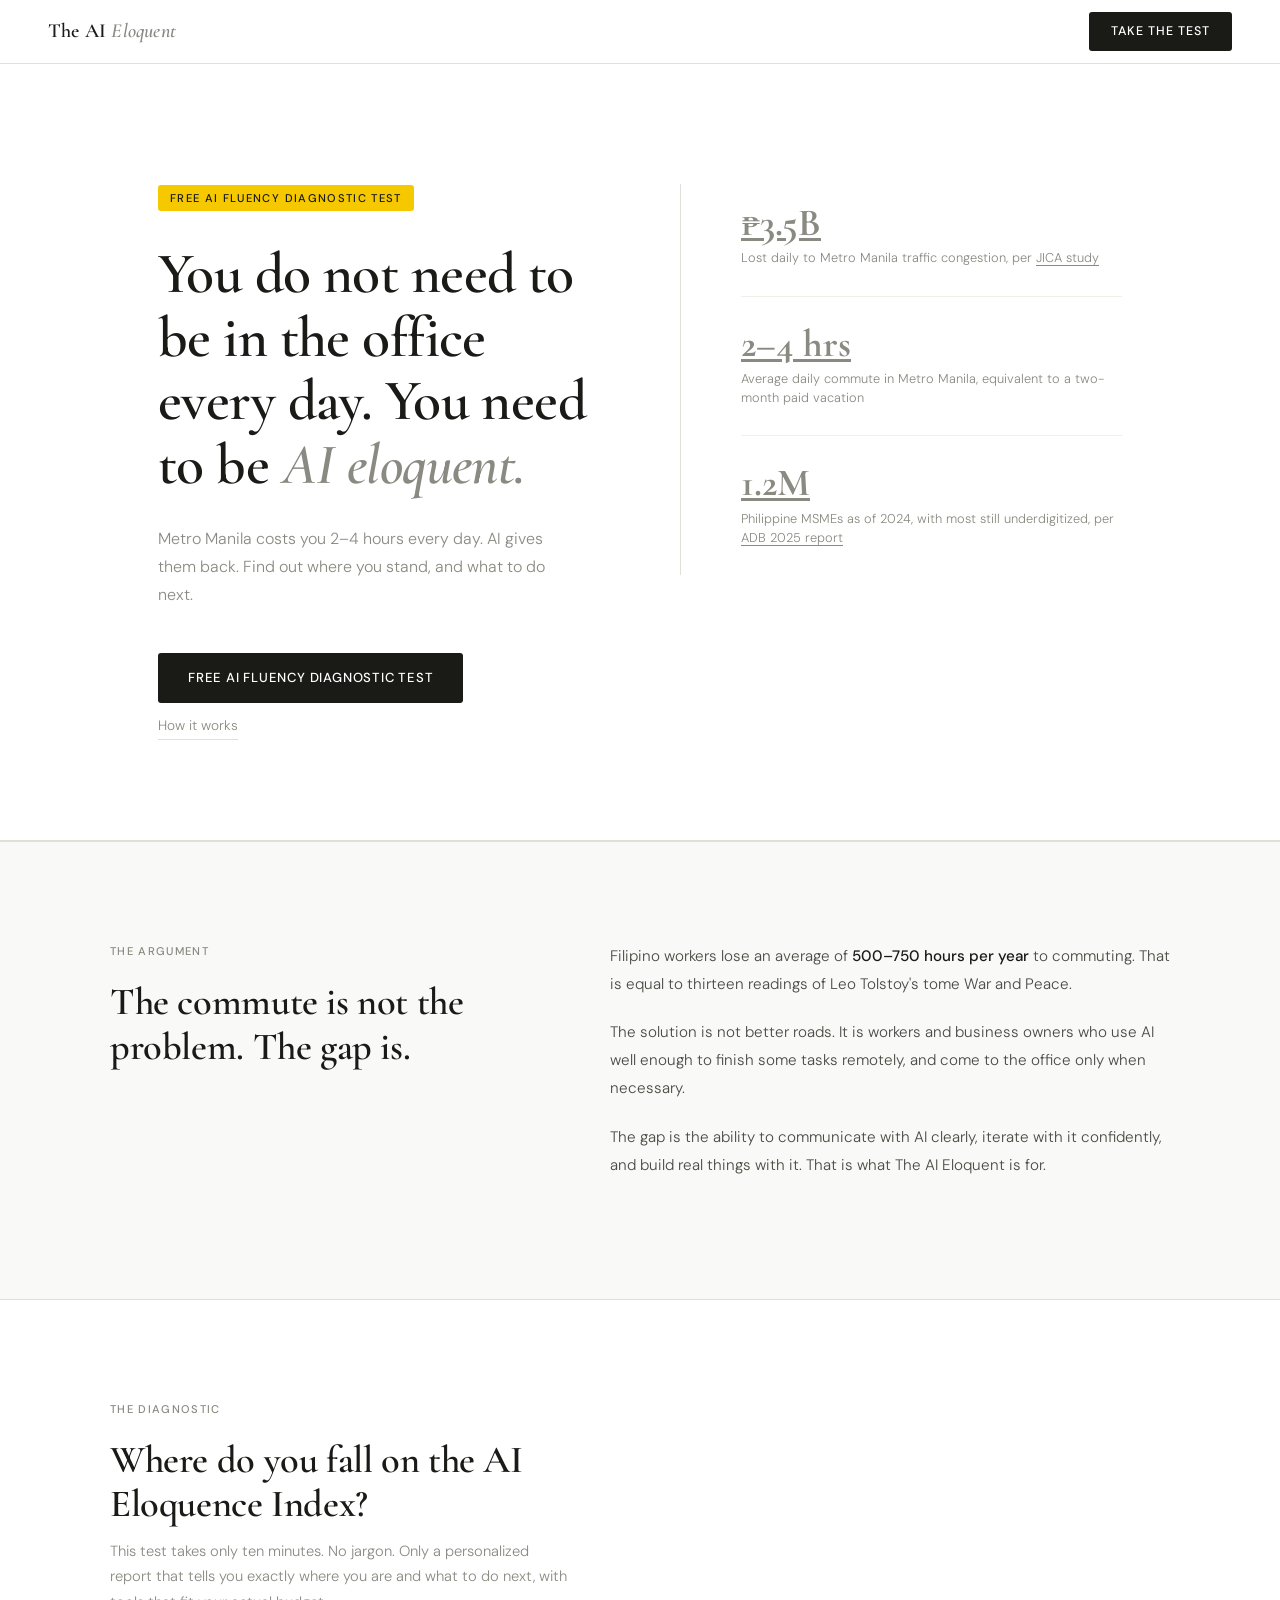
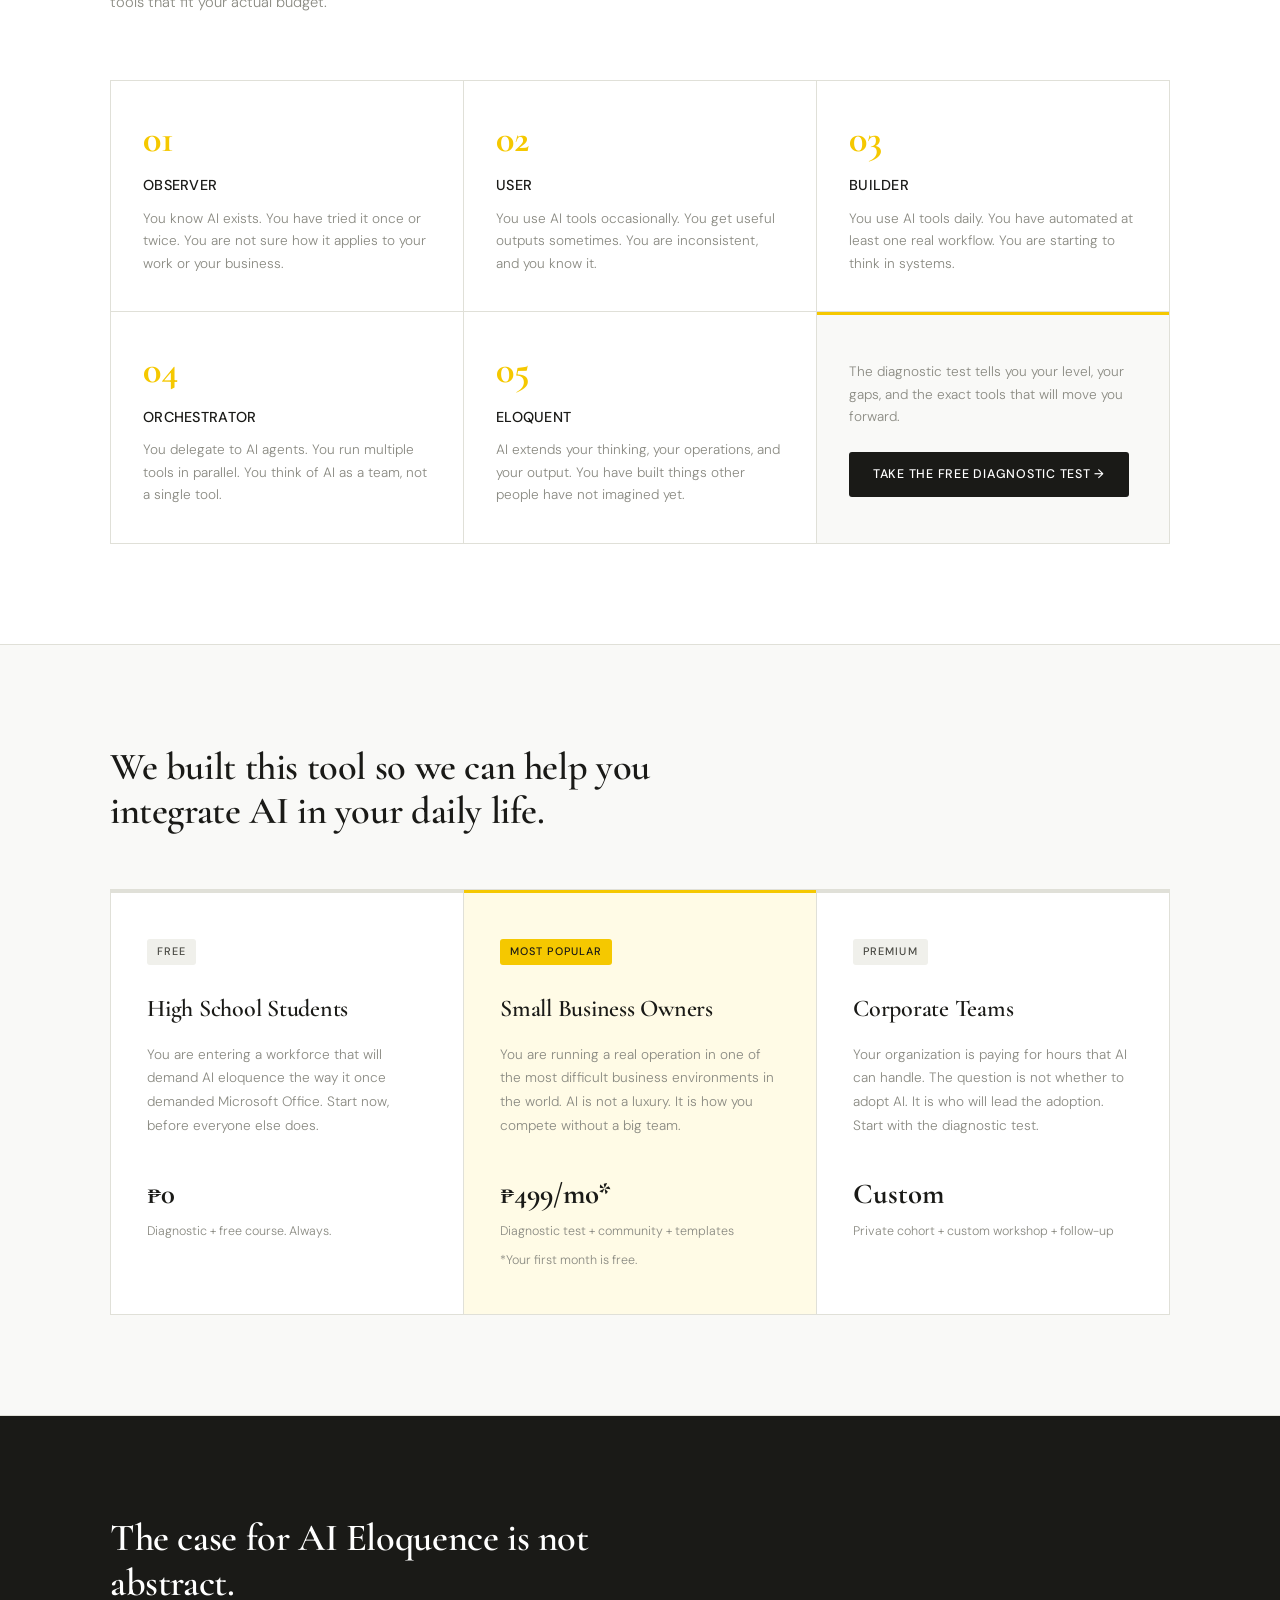
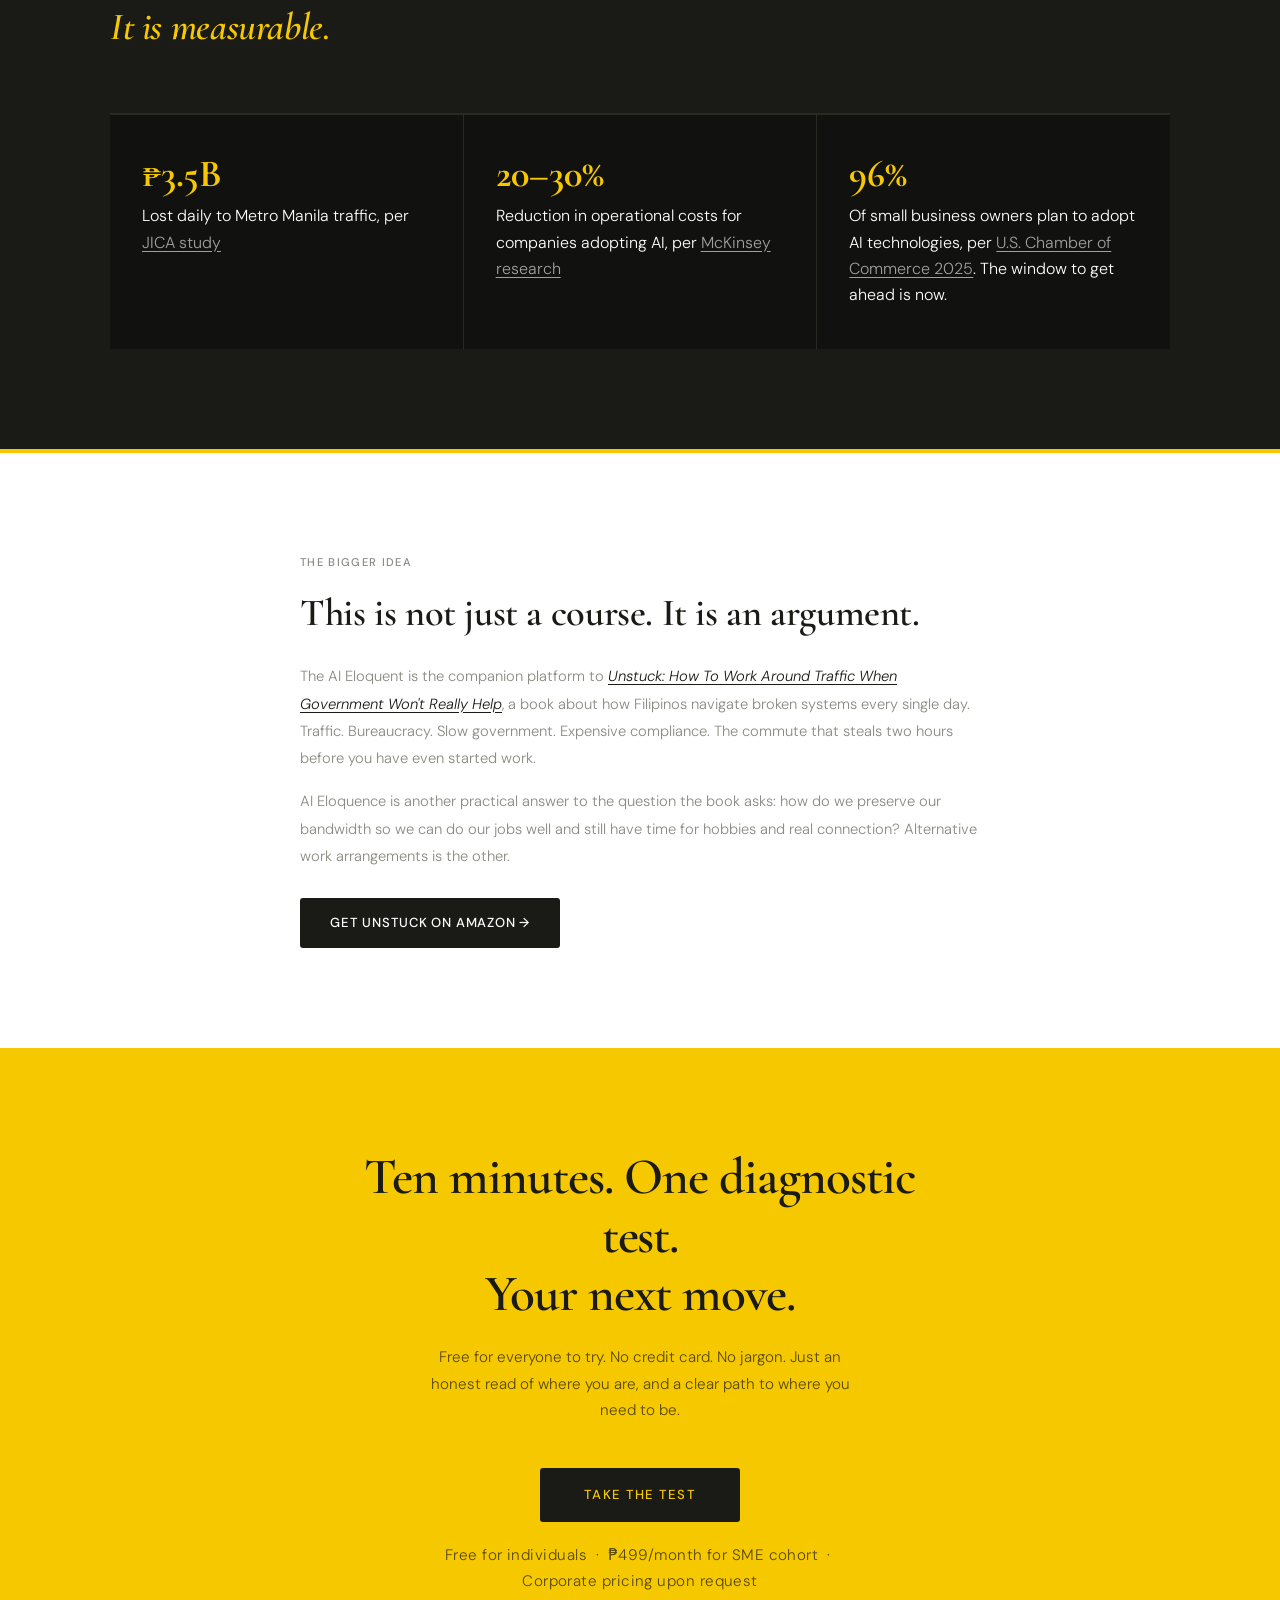
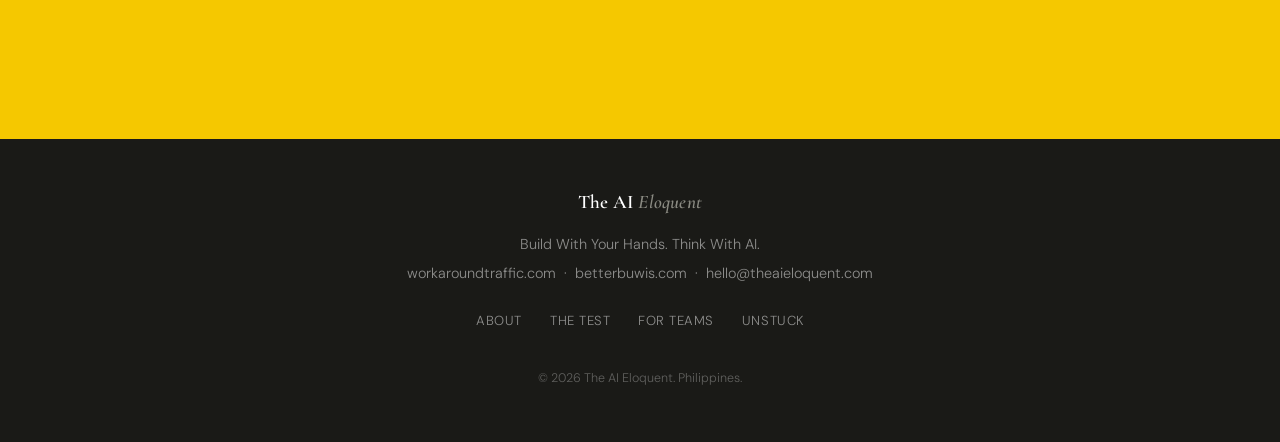
==== index.html @ 14772259 "Add files via upload" ====
<!DOCTYPE html>
<html lang="en">
<head>
<meta charset="UTF-8">
<meta name="viewport" content="width=device-width, initial-scale=1.0">
<title>The AI Eloquent — Build With Your Hands. Think With AI.</title>
<meta name="description" content="Free AI fluency diagnostic for Filipino entrepreneurs, students, and professionals. Find out where you stand — and what to do next.">
<link rel="icon" type="image/svg+xml" href="data:image/svg+xml,<svg xmlns='http://www.w3.org/2000/svg' viewBox='0 0 32 32'><rect width='32' height='32' fill='%230D0D0B'/><text x='2' y='24' font-family='Georgia,serif' font-size='18' font-style='italic'><tspan fill='%23F5C800'>a</tspan><tspan fill='%23FFFFFF'>i</tspan><tspan fill='%23F5C800'>e</tspan></text></svg>">
<link href="https://fonts.googleapis.com/css2?family=Cormorant+Garamond:ital,wght@0,400;0,500;0,600;0,700;1,400;1,600&family=DM+Sans:wght@300;400;500&display=swap" rel="stylesheet">
<style>
  :root {
    --yellow: #F5C800;
    --yellow-pale: #FFFBE6;
    --black: #0D0D0B;
    --white: #FFFFFF;
    --ink: #1A1A17;
    --gray-50: #F9F9F7;
    --gray-100: #F0F0EB;
    --gray-200: #E0E0D8;
    --gray-400: #8A8A82;
    --gray-600: #4A4A44;
    --font-display: 'Cormorant Garamond', Georgia, serif;
    --font-body: 'DM Sans', system-ui, sans-serif;
    --radius: 3px;
    --radius-lg: 6px;
    --max: 1060px;
  }

  * { box-sizing: border-box; margin: 0; padding: 0; }
  html { scroll-behavior: smooth; }

  body {
    font-family: var(--font-body);
    background: var(--white);
    color: var(--ink);
    font-size: 16px;
    line-height: 1.65;
    -webkit-font-smoothing: antialiased;
  }

  /* NAV */
  nav {
    position: sticky; top: 0; z-index: 100;
    background: var(--white);
    display: flex; align-items: center; justify-content: space-between;
    padding: 0 48px; height: 64px;
    border-bottom: 1px solid var(--gray-200);
  }

  .nav-logo {
    font-family: var(--font-display);
    font-size: 1.25rem; font-weight: 600;
    color: var(--ink);
    text-decoration: none;
    letter-spacing: 0.01em;
  }

  .nav-logo em { font-style: italic; color: var(--gray-400); }

  .nav-cta {
    background: var(--ink);
    color: var(--white);
    font-family: var(--font-body);
    font-weight: 500; font-size: 0.78rem;
    padding: 9px 22px;
    border-radius: var(--radius);
    text-decoration: none;
    letter-spacing: 0.08em;
    text-transform: uppercase;
    transition: background 0.15s;
  }

  .nav-cta:hover { background: var(--gray-600); }

  /* HERO */
  .hero {
    padding: 120px 48px 100px;
    max-width: var(--max);
    margin: 0 auto;
    display: grid;
    grid-template-columns: 1fr 1fr;
    gap: 80px;
    align-items: start;
  }

  .hero-left {}

  .hero-eyebrow {
    display: inline-block;
    background: var(--yellow);
    color: var(--ink);
    font-size: 0.7rem; font-weight: 500;
    letter-spacing: 0.12em; text-transform: uppercase;
    padding: 4px 12px;
    border-radius: var(--radius);
    margin-bottom: 32px;
  }

  .hero h1 {
    font-family: var(--font-display);
    font-size: clamp(2.8rem, 4.5vw, 4.2rem);
    font-weight: 600;
    color: var(--ink);
    line-height: 1.1;
    letter-spacing: -0.01em;
    margin-bottom: 28px;
  }

  .hero h1 em {
    font-style: italic;
    color: var(--gray-400);
  }

  .hero-sub {
    font-size: 1rem;
    color: var(--gray-400);
    margin-bottom: 44px;
    line-height: 1.75;
    font-weight: 300;
    max-width: 420px;
  }

  .btn-primary {
    background: var(--ink);
    color: var(--white);
    font-weight: 500; font-size: 0.82rem;
    padding: 14px 30px;
    border-radius: var(--radius);
    text-decoration: none;
    letter-spacing: 0.06em;
    text-transform: uppercase;
    display: inline-block;
    transition: background 0.15s;
  }

  .btn-primary:hover { background: var(--gray-600); }

  .btn-secondary {
    color: var(--gray-400);
    font-size: 0.85rem;
    text-decoration: none;
    margin-left: 28px;
    border-bottom: 1px solid var(--gray-200);
    padding-bottom: 2px;
    transition: color 0.15s, border-color 0.15s;
    font-weight: 300;
  }

  .btn-secondary:hover { color: var(--ink); border-color: var(--ink); }

  /* STAT STRIP RIGHT SIDE */
  .hero-right {
    padding-top: 20px;
    border-left: 1px solid var(--gray-200);
    padding-left: 60px;
  }

  .hero-stat {
    padding: 28px 0;
    border-bottom: 1px solid var(--gray-100);
  }

  .hero-stat:first-child { padding-top: 0; }
  .hero-stat:last-child { border-bottom: none; }

  .hero-stat h3 {
    font-family: var(--font-display);
    font-size: 2.4rem; font-weight: 700;
    color: var(--ink);
    line-height: 1;
    margin-bottom: 6px;
  }

  .hero-stat p {
    font-size: 0.8rem;
    color: var(--gray-400);
    line-height: 1.5;
    font-weight: 300;
  }

  .hero-stat a { color: var(--gray-400); text-decoration: underline; text-underline-offset: 3px; }
  .hero-stat a:hover { color: var(--ink); }

  /* DIVIDER LINE */
  .full-rule {
    border: none;
    border-top: 1px solid var(--gray-200);
    margin: 0;
  }

  /* THESIS SECTION */
  .thesis {
    padding: 100px 48px;
    background: var(--gray-50);
    border-top: 1px solid var(--gray-200);
    border-bottom: 1px solid var(--gray-200);
  }

  .thesis-inner {
    max-width: var(--max); margin: 0 auto;
    display: grid; grid-template-columns: 5fr 7fr; gap: 100px;
    align-items: start;
  }

  .section-label {
    font-size: 0.7rem; font-weight: 500;
    letter-spacing: 0.12em; text-transform: uppercase;
    color: var(--gray-400);
    margin-bottom: 20px;
    display: block;
  }

  .thesis h2 {
    font-family: var(--font-display);
    font-size: clamp(1.8rem, 3vw, 2.8rem);
    font-weight: 600;
    color: var(--ink);
    line-height: 1.15;
    letter-spacing: -0.01em;
  }

  .thesis-right p {
    font-size: 0.95rem;
    color: var(--gray-600);
    line-height: 1.85;
    margin-bottom: 20px;
    font-weight: 300;
  }

  .thesis-right p strong { color: var(--ink); font-weight: 500; }

  /* DIAGNOSTIC SECTION */
  .diagnostic {
    padding: 100px 48px;
    background: var(--white);
  }

  .diagnostic-inner {
    max-width: var(--max); margin: 0 auto;
  }

  .diagnostic h2 {
    font-family: var(--font-display);
    font-size: clamp(1.8rem, 3vw, 2.8rem);
    font-weight: 600;
    color: var(--ink);
    letter-spacing: -0.01em;
    line-height: 1.15;
    max-width: 560px;
    margin-bottom: 12px;
  }

  .diagnostic-intro {
    font-size: 0.92rem; color: var(--gray-400);
    max-width: 460px; margin-bottom: 64px;
    line-height: 1.75; font-weight: 300;
  }

  .levels-grid {
    display: grid;
    grid-template-columns: repeat(3, 1fr);
    gap: 1px;
    background: var(--gray-200);
    border: 1px solid var(--gray-200);
    margin-bottom: 0;
  }

  .level-card {
    background: var(--white);
    padding: 36px 32px;
    border-top: 3px solid transparent;
    transition: border-color 0.2s, background 0.2s;
  }

  .level-card:hover { border-top-color: var(--yellow); background: var(--gray-50); }

  .level-number {
    font-family: var(--font-display);
    font-size: 2.4rem; font-weight: 700;
    color: var(--yellow);
    line-height: 1;
    margin-bottom: 16px;
  }

  .level-card h3 {
    font-size: 0.9rem; font-weight: 500;
    color: var(--ink);
    margin-bottom: 10px;
    letter-spacing: 0.02em;
    text-transform: uppercase;
    font-family: var(--font-body);
  }

  .level-card p {
    font-size: 0.85rem;
    color: var(--gray-400);
    line-height: 1.65;
    font-weight: 300;
  }

  .level-card-cta {
    background: var(--gray-50);
    border-top-color: var(--yellow) !important;
    display: flex; flex-direction: column;
    justify-content: center;
    padding: 36px 32px;
  }

  .level-card-cta p {
    font-size: 0.85rem; color: var(--gray-400);
    line-height: 1.65; margin-bottom: 24px;
    font-weight: 300;
  }

  /* AUDIENCES */
  .audiences {
    background: var(--gray-50);
    padding: 100px 48px;
    border-top: 1px solid var(--gray-200);
    border-bottom: 1px solid var(--gray-200);
  }

  .audiences-inner {
    max-width: var(--max); margin: 0 auto;
  }

  .audiences h2 {
    font-family: var(--font-display);
    font-size: clamp(1.8rem, 3vw, 2.8rem);
    font-weight: 600;
    color: var(--ink);
    letter-spacing: -0.01em;
    line-height: 1.15;
    max-width: 600px;
    margin-bottom: 56px;
  }

  .audience-grid {
    display: grid;
    grid-template-columns: repeat(3, 1fr);
    gap: 1px;
    background: var(--gray-200);
    border: 1px solid var(--gray-200);
  }

  .audience-card {
    padding: 44px 36px;
    background: var(--white);
    border-top: 3px solid var(--gray-200);
    transition: border-top-color 0.2s;
  }

  .audience-card:hover { border-top-color: var(--yellow); }
  .audience-card.featured { border-top-color: var(--yellow); background: var(--yellow-pale); }

  .audience-tag {
    display: inline-block;
    background: var(--gray-100);
    color: var(--gray-600);
    font-size: 0.68rem; font-weight: 500;
    letter-spacing: 0.1em; text-transform: uppercase;
    padding: 4px 10px;
    border-radius: var(--radius);
    margin-bottom: 24px;
    font-family: var(--font-body);
  }

  .audience-card.featured .audience-tag {
    background: var(--yellow);
    color: var(--ink);
  }

  .audience-card h3 {
    font-family: var(--font-display);
    font-size: 1.5rem; font-weight: 600;
    color: var(--ink);
    margin-bottom: 14px;
    letter-spacing: -0.01em;
  }

  .audience-card p {
    font-size: 0.85rem;
    color: var(--gray-400);
    line-height: 1.75;
    margin-bottom: 32px;
    font-weight: 300;
  }

  .audience-price {
    font-family: var(--font-display);
    font-size: 1.8rem; font-weight: 700;
    color: var(--ink);
    margin-bottom: 4px;
  }

  .audience-price-note {
    font-size: 0.78rem;
    color: var(--gray-400);
    font-weight: 300;
  }

  /* NUMBERS */
  .numbers {
    background: var(--ink);
    padding: 100px 48px;
  }

  .numbers-inner {
    max-width: var(--max); margin: 0 auto;
  }

  .numbers h2 {
    font-family: var(--font-display);
    font-size: clamp(1.8rem, 3vw, 2.8rem);
    font-weight: 600;
    color: var(--white);
    letter-spacing: -0.01em;
    line-height: 1.15;
    margin-bottom: 64px;
    max-width: 520px;
  }

  .numbers h2 em { font-style: italic; color: var(--yellow); }

  .numbers-grid {
    display: grid;
    grid-template-columns: repeat(3, 1fr);
    gap: 1px;
    background: #2A2A24;
  }

  .number-card {
    padding: 40px 32px;
    background: #111110;
    border-top: 2px solid #2A2A24;
    transition: border-top-color 0.2s;
  }

  .number-card:hover { border-top-color: var(--yellow); }

  .number-card h3 {
    font-family: var(--font-display);
    font-size: 2.4rem; font-weight: 700;
    color: var(--yellow);
    line-height: 1;
    margin-bottom: 10px;
  }

  .number-card p {
    font-size: 1rem;
    color: var(--white);
    line-height: 1.65;
    font-weight: 300;
  }

  .number-card a { color: rgba(255,255,255,0.6); text-decoration: underline; text-underline-offset: 3px; }
  .number-card a:hover { color: var(--yellow); }

  /* UNSTUCK */
  .unstuck {
    background: var(--white);
    padding: 100px 48px;
    border-top: 4px solid var(--yellow);
  }

  .unstuck-inner {
    max-width: 680px; margin: 0 auto;
    display: block;
    text-align: left;
  }

  .unstuck h2 {
    font-family: var(--font-display);
    font-size: clamp(1.8rem, 3vw, 2.8rem);
    font-weight: 600;
    color: var(--ink);
    letter-spacing: -0.01em;
    line-height: 1.15;
    margin-bottom: 28px;
  }

  .unstuck p {
    font-size: 0.92rem; color: var(--gray-400);
    line-height: 1.85; margin-bottom: 16px;
    font-weight: 300;
  }

  .unstuck p a { color: var(--ink); text-decoration: underline; text-underline-offset: 3px; }
  .unstuck p a:hover { color: var(--gray-600); }

  .unstuck-blockquote {
    border-left: 3px solid var(--yellow);
    padding: 36px 40px;
    background: var(--gray-50);
  }

  .unstuck-quote {
    font-family: var(--font-display);
    font-size: 1.5rem; font-weight: 600;
    color: var(--ink);
    line-height: 1.45;
    font-style: italic;
  }

  /* CTA */
  .cta-final {
    background: var(--yellow);
    padding: 100px 48px;
    text-align: center;
  }

  .cta-final h2 {
    font-family: var(--font-display);
    font-size: clamp(2rem, 4vw, 3.4rem);
    font-weight: 600;
    color: var(--ink);
    letter-spacing: -0.02em;
    line-height: 1.15;
    margin-bottom: 20px;
    max-width: 560px;
    margin-left: auto; margin-right: auto;
  }

  .cta-final p {
    font-size: 0.95rem;
    color: #5A4A00;
    margin-bottom: 44px;
    max-width: 440px;
    margin-left: auto; margin-right: auto;
    line-height: 1.75;
    font-weight: 300;
  }

  .btn-dark {
    background: var(--ink);
    color: var(--yellow);
    font-weight: 500; font-size: 0.82rem;
    padding: 16px 44px;
    border-radius: var(--radius);
    text-decoration: none;
    display: inline-block;
    letter-spacing: 0.1em;
    text-transform: uppercase;
    transition: background 0.15s;
  }

  .btn-dark:hover { background: var(--gray-600); }

  .cta-note {
    font-size: 0.78rem; color: #6A5500;
    margin-top: 20px;
    letter-spacing: 0.03em;
    font-weight: 300;
  }

  /* FOOTER */
  footer {
    background: var(--ink);
    padding: 48px;
    text-align: center;
  }

  .footer-logo {
    font-family: var(--font-display);
    font-size: 1.2rem; font-weight: 600;
    color: var(--white);
    letter-spacing: 0.01em;
    margin-bottom: 14px;
    display: block;
  }

  .footer-logo em { font-style: italic; color: var(--gray-400); }

  footer p { font-size: 0.9rem; color: rgba(255,255,255,0.5); margin-bottom: 6px; font-weight: 300; }
  footer a { color: rgba(255,255,255,0.5); text-decoration: none; }
  footer a:hover { color: var(--yellow); }

  .footer-links {
    display: flex; gap: 28px;
    justify-content: center;
    margin-top: 24px;
    flex-wrap: wrap;
  }

  .footer-links a { font-size: 0.82rem; letter-spacing: 0.04em; text-transform: uppercase; font-weight: 300; color: rgba(255,255,255,0.5); }

  /* RESPONSIVE */
  @media (max-width: 900px) {
    nav { padding: 0 24px; }
    .hero { grid-template-columns: 1fr; gap: 60px; padding: 72px 24px 72px; }
    .hero-right { border-left: none; border-top: 1px solid var(--gray-200); padding-left: 0; padding-top: 40px; }
    .thesis-inner { grid-template-columns: 1fr; gap: 40px; }
    .levels-grid { grid-template-columns: 1fr; }
    .audience-grid { grid-template-columns: 1fr; }
    .numbers-grid { grid-template-columns: 1fr; }
    .unstuck-inner { grid-template-columns: 1fr; gap: 48px; }
    .thesis, .diagnostic, .audiences, .numbers, .unstuck, .cta-final { padding: 72px 24px; }
    footer { padding: 48px 24px; }
  }
</style>
</head>
<body>

<nav>
  <a href="/" class="nav-logo">The AI <em>Eloquent</em></a>
  <a href="quiz.html" class="nav-cta">Take the Test</a>
</nav>

<section>
<div class="hero">
  <div class="hero-left">
    <span class="hero-eyebrow">Free AI Fluency Diagnostic Test</span>
    <h1>You do not need to be in the office every day. You need to be <em>AI eloquent.</em></h1>
    <p class="hero-sub">Metro Manila costs you 2–4 hours every day. AI gives them back. Find out where you stand, and what to do next.</p>
    <div>
      <a href="quiz.html" class="btn-primary">Free AI Fluency Diagnostic Test</a>
      <br>
      <a href="#how-it-works" class="btn-secondary" style="display:inline-block; margin-top:12px; margin-left:0;">How it works</a>
    </div>
  </div>
  <div class="hero-right">
    <div class="hero-stat">
      <h3><a href="https://www.dof.gov.ph/opening-remarksmetro-manila-subway-project-mmspworksite-visit-and-press-briefing/" target="_blank" rel="noopener">₱3.5B</a></h3>
      <p>Lost daily to Metro Manila traffic congestion, per <a href="https://www.dof.gov.ph/opening-remarksmetro-manila-subway-project-mmspworksite-visit-and-press-briefing/" target="_blank" rel="noopener">JICA study</a></p>
    </div>
    <div class="hero-stat">
      <h3><a href="https://mb.com.ph/2024/2/26/metro-manila-subway-to-prevent-p2-5-billion-in-traffic-related-losses" target="_blank" rel="noopener">2–4 hrs</a></h3>
      <p>Average daily commute in Metro Manila, equivalent to a two-month paid vacation</p>
    </div>
    <div class="hero-stat">
      <h3><a href="https://mb.com.ph/2025/11/13/philippine-msmes-keep-growing-despite-challenges-says-adb" target="_blank" rel="noopener">1.2M</a></h3>
      <p>Philippine MSMEs as of 2024, with most still underdigitized, per <a href="https://mb.com.ph/2025/11/13/philippine-msmes-keep-growing-despite-challenges-says-adb" target="_blank" rel="noopener">ADB 2025 report</a></p>
    </div>
  </div>
</div>
</section>

<hr class="full-rule">

<section class="thesis">
  <div class="thesis-inner">
    <div>
      <span class="section-label">The Argument</span>
      <h2>The commute is not the problem. The gap is.</h2>
    </div>
    <div class="thesis-right">
      <p>Filipino workers lose an average of <strong>500–750 hours per year</strong> to commuting. That is equal to thirteen readings of Leo Tolstoy's tome War and Peace.</p>
      <p>The solution is not better roads. It is workers and business owners who use AI well enough to finish some tasks remotely, and come to the office only when necessary.</p>
      <p>The gap is the ability to communicate with AI clearly, iterate with it confidently, and build real things with it. That is what The AI Eloquent is for.</p>
    </div>
  </div>
</section>

<section class="diagnostic" id="how-it-works">
  <div class="diagnostic-inner">
    <span class="section-label">The Diagnostic</span>
    <h2 id="diagnostic">Where do you fall on the AI Eloquence Index?</h2>
    <p class="diagnostic-intro">This test takes only ten minutes. No jargon. Only a personalized report that tells you exactly where you are and what to do next, with tools that fit your actual budget.</p>

    <div class="levels-grid">
      <div class="level-card">
        <div class="level-number">01</div>
        <h3>Observer</h3>
        <p>You know AI exists. You have tried it once or twice. You are not sure how it applies to your work or your business.</p>
      </div>
      <div class="level-card">
        <div class="level-number">02</div>
        <h3>User</h3>
        <p>You use AI tools occasionally. You get useful outputs sometimes. You are inconsistent, and you know it.</p>
      </div>
      <div class="level-card">
        <div class="level-number">03</div>
        <h3>Builder</h3>
        <p>You use AI tools daily. You have automated at least one real workflow. You are starting to think in systems.</p>
      </div>
      <div class="level-card">
        <div class="level-number">04</div>
        <h3>Orchestrator</h3>
        <p>You delegate to AI agents. You run multiple tools in parallel. You think of AI as a team, not a single tool.</p>
      </div>
      <div class="level-card">
        <div class="level-number">05</div>
        <h3>Eloquent</h3>
        <p>AI extends your thinking, your operations, and your output. You have built things other people have not imagined yet.</p>
      </div>
      <div class="level-card level-card-cta">
        <p>The diagnostic test tells you your level, your gaps, and the exact tools that will move you forward.</p>
        <a href="quiz.html" class="btn-primary" style="font-size: 0.78rem; padding: 12px 24px; align-self: flex-start;">Take the free diagnostic test →</a>
      </div>
    </div>
  </div>
</section>

<section class="audiences">
  <div class="audiences-inner">
    <h2>We built this tool so we can help you integrate AI in your daily life.</h2>
    <div class="audience-grid">
      <div class="audience-card">
        <span class="audience-tag">Free</span>
        <h3>High School Students</h3>
        <p>You are entering a workforce that will demand AI eloquence the way it once demanded Microsoft Office. Start now, before everyone else does.</p>
        <div class="audience-price">₱0</div>
        <div class="audience-price-note">Diagnostic + free course. Always.</div>
      </div>
      <div class="audience-card featured">
        <span class="audience-tag">Most Popular</span>
        <h3>Small Business Owners</h3>
        <p>You are running a real operation in one of the most difficult business environments in the world. AI is not a luxury. It is how you compete without a big team.</p>
        <div class="audience-price">₱499/mo*</div>
        <div class="audience-price-note">Diagnostic test + community + templates</div>
        <div class="audience-price-note" style="margin-top: 8px;">*Your first month is free.</div>
      </div>
      <div class="audience-card">
        <span class="audience-tag">Premium</span>
        <h3>Corporate Teams</h3>
        <p>Your organization is paying for hours that AI can handle. The question is not whether to adopt AI. It is who will lead the adoption. Start with the diagnostic test.</p>
        <div class="audience-price">Custom</div>
        <div class="audience-price-note">Private cohort + custom workshop + follow-up</div>
      </div>
    </div>
  </div>
</section>

<section class="numbers">
  <div class="numbers-inner">
    <h2>The case for AI Eloquence is not abstract.<br><em>It is measurable.</em></h2>
    <div class="numbers-grid">
      <div class="number-card">
        <h3>₱3.5B</h3>
        <p>Lost daily to Metro Manila traffic, per <a href="https://www.dof.gov.ph/opening-remarksmetro-manila-subway-project-mmspworksite-visit-and-press-briefing/" target="_blank" rel="noopener">JICA study</a></p>
      </div>
      <div class="number-card">
        <h3>20–30%</h3>
        <p>Reduction in operational costs for companies adopting AI, per <a href="https://www.mckinsey.com/capabilities/tech-and-ai/our-insights/superagency-in-the-workplace-empowering-people-to-unlock-ais-full-potential-at-work" target="_blank" rel="noopener">McKinsey research</a></p>
      </div>
      <div class="number-card">
        <h3>96%</h3>
        <p>Of small business owners plan to adopt AI technologies, per <a href="https://usmsystems.com/small-business-ai-adoption-statistics/" target="_blank" rel="noopener">U.S. Chamber of Commerce 2025</a>. The window to get ahead is now.</p>
      </div>
    </div>
  </div>
</section>

<section class="unstuck">
  <div class="unstuck-inner">
    <div>
      <span class="section-label">The Bigger Idea</span>
      <h2>This is not just a course. It is an argument.</h2>
      <p>The AI Eloquent is the companion platform to <a href="https://www.amazon.com/dp/B0GYHN6D1D" target="_blank" rel="noopener"><em>Unstuck: How To Work Around Traffic When Government Won't Really Help</em></a>, a book about how Filipinos navigate broken systems every single day. Traffic. Bureaucracy. Slow government. Expensive compliance. The commute that steals two hours before you have even started work.</p>
      <p>AI Eloquence is another practical answer to the question the book asks: how do we preserve our bandwidth so we can do our jobs well and still have time for hobbies and real connection? Alternative work arrangements is the other.</p>
      <a href="https://www.amazon.com/dp/B0GYHN6D1D" class="btn-primary" style="margin-top: 12px;" target="_blank" rel="noopener">Get Unstuck on Amazon →</a>
    </div>
    <div></div>
  </div>
</section>

<section class="cta-final">
  <h2><span style="display:block;">Ten minutes. One diagnostic test.</span><span style="display:block;">Your next move.</span></h2>
  <p>Free for everyone to try. No credit card. No jargon. Just an honest read of where you are, and a clear path to where you need to be.</p>
  <a href="quiz.html" class="btn-dark">TAKE THE TEST</a>
  <p class="cta-note">Free for individuals &nbsp;·&nbsp; ₱499/month for SME cohort &nbsp;·&nbsp; Corporate pricing upon request</p>
</section>

<footer>
  <span class="footer-logo">The AI <em>Eloquent</em></span>
  <p>Build With Your Hands. Think With AI.</p>
  <p style="margin-top: 4px;"><a href="https://workaroundtraffic.com">workaroundtraffic.com</a> &nbsp;·&nbsp; <a href="https://betterbuwis.com">betterbuwis.com</a> &nbsp;·&nbsp; <a href="mailto:hello@theaieloquent.com">hello@theaieloquent.com</a></p>
  <div class="footer-links">
    <a href="#">About</a>
    <a href="#">The Test</a>
    <a href="#">For Teams</a>
    <a href="#">Unstuck</a>
  </div>
  <p style="margin-top: 36px; font-size: 0.78rem; color: rgba(255,255,255,0.3);">© 2026 The AI Eloquent. Philippines.</p>
</footer>

</body>
</html>
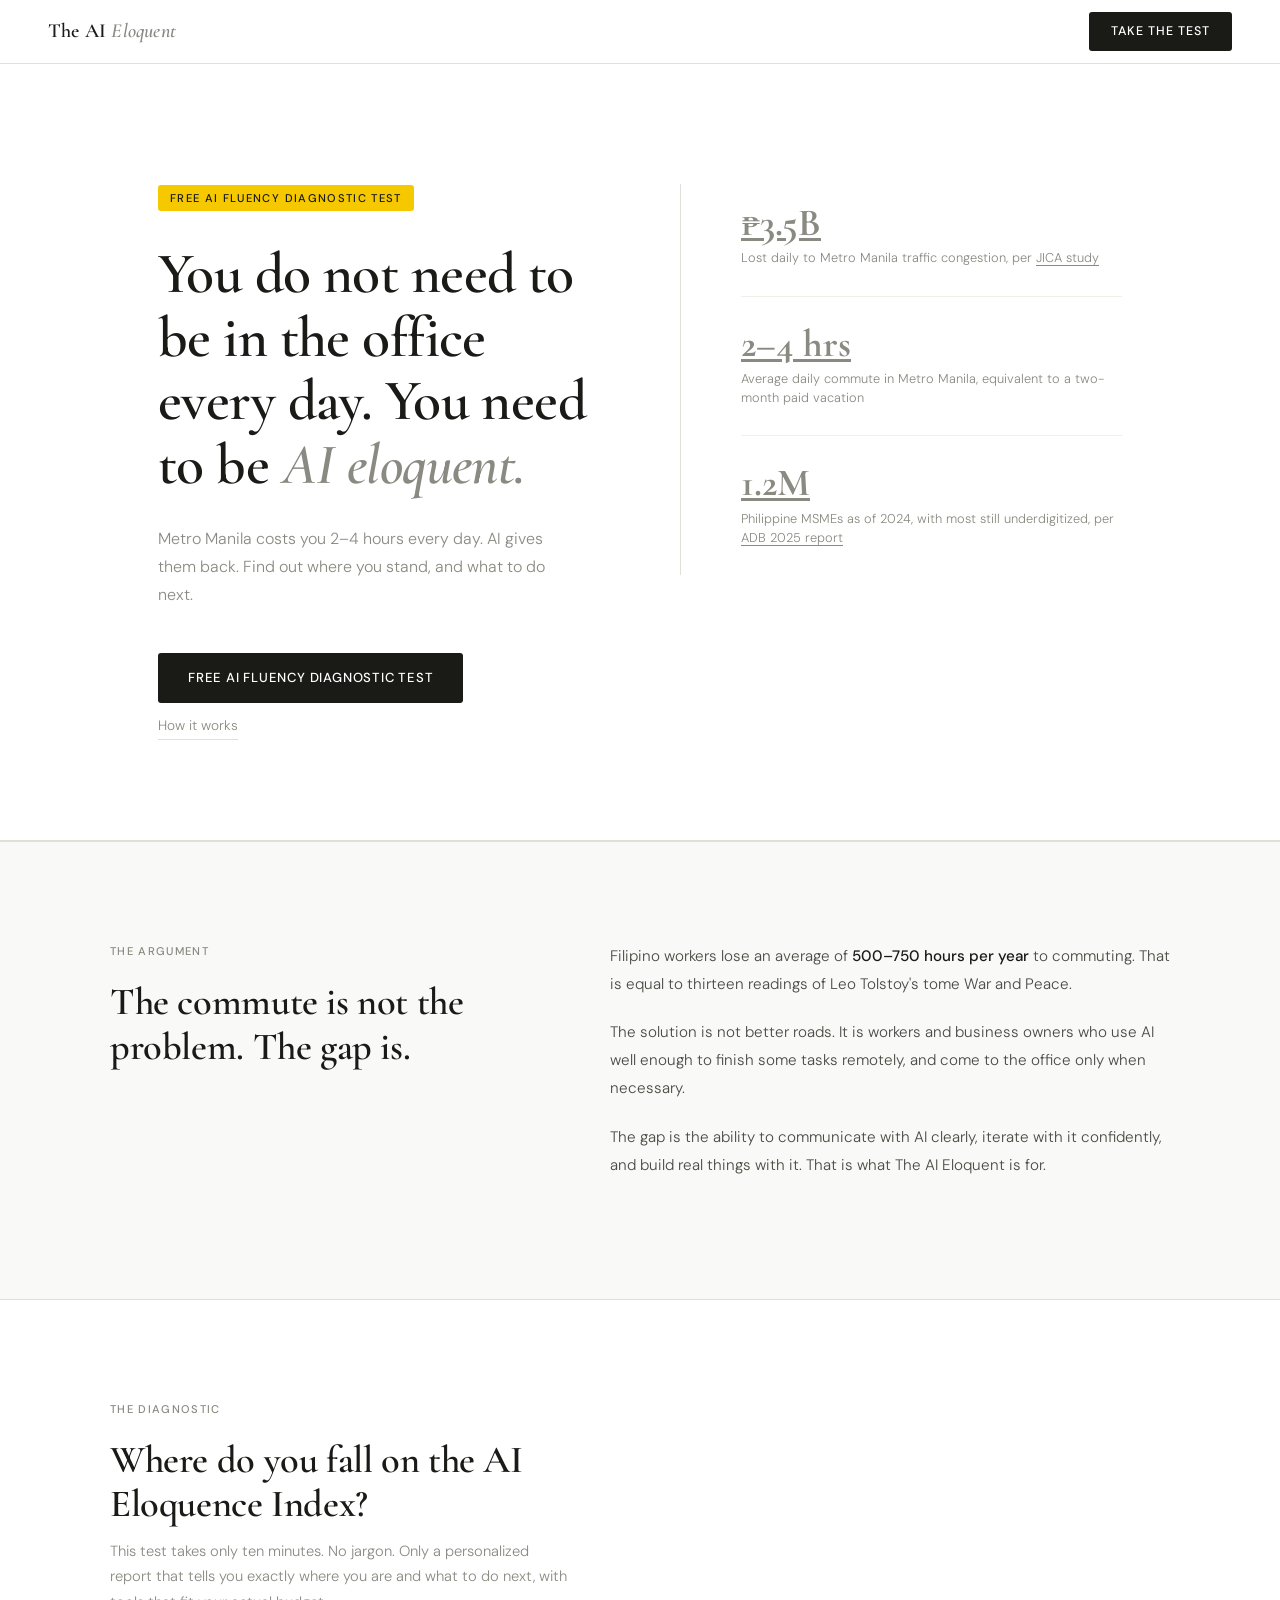
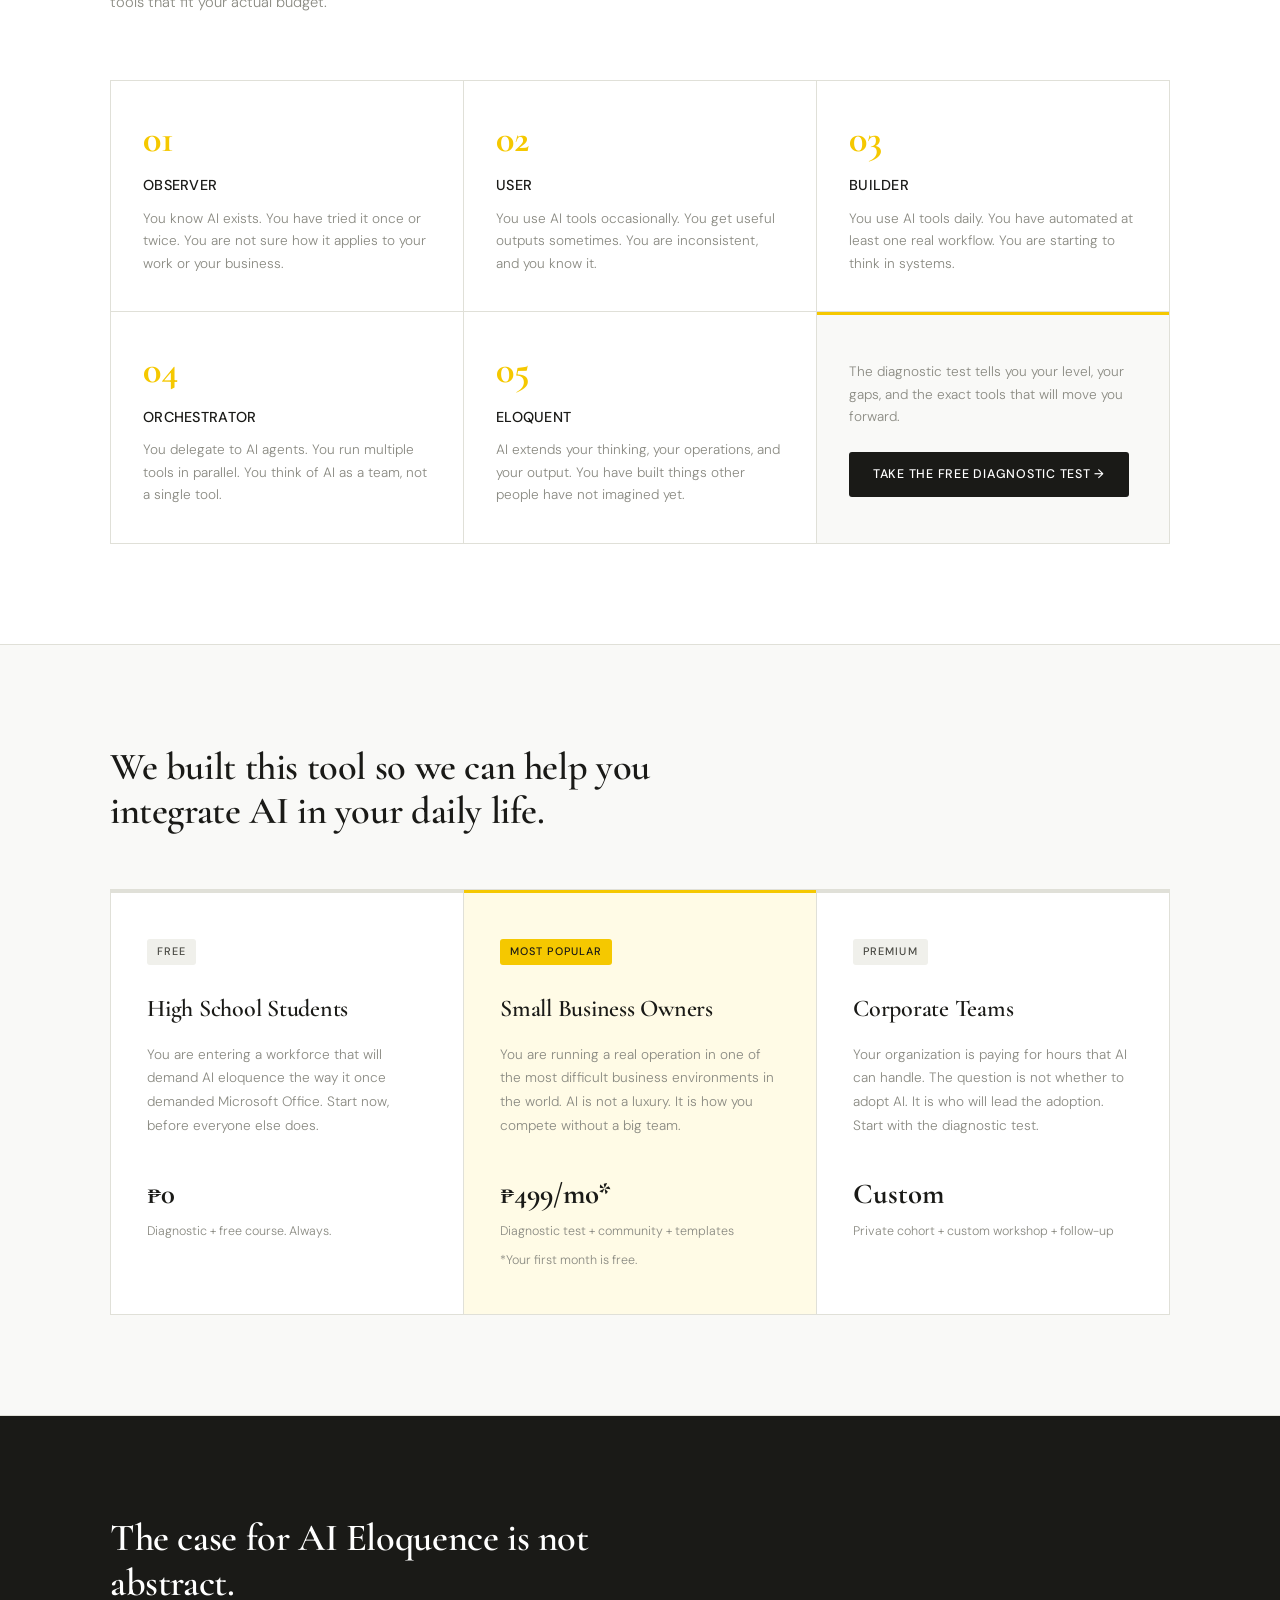
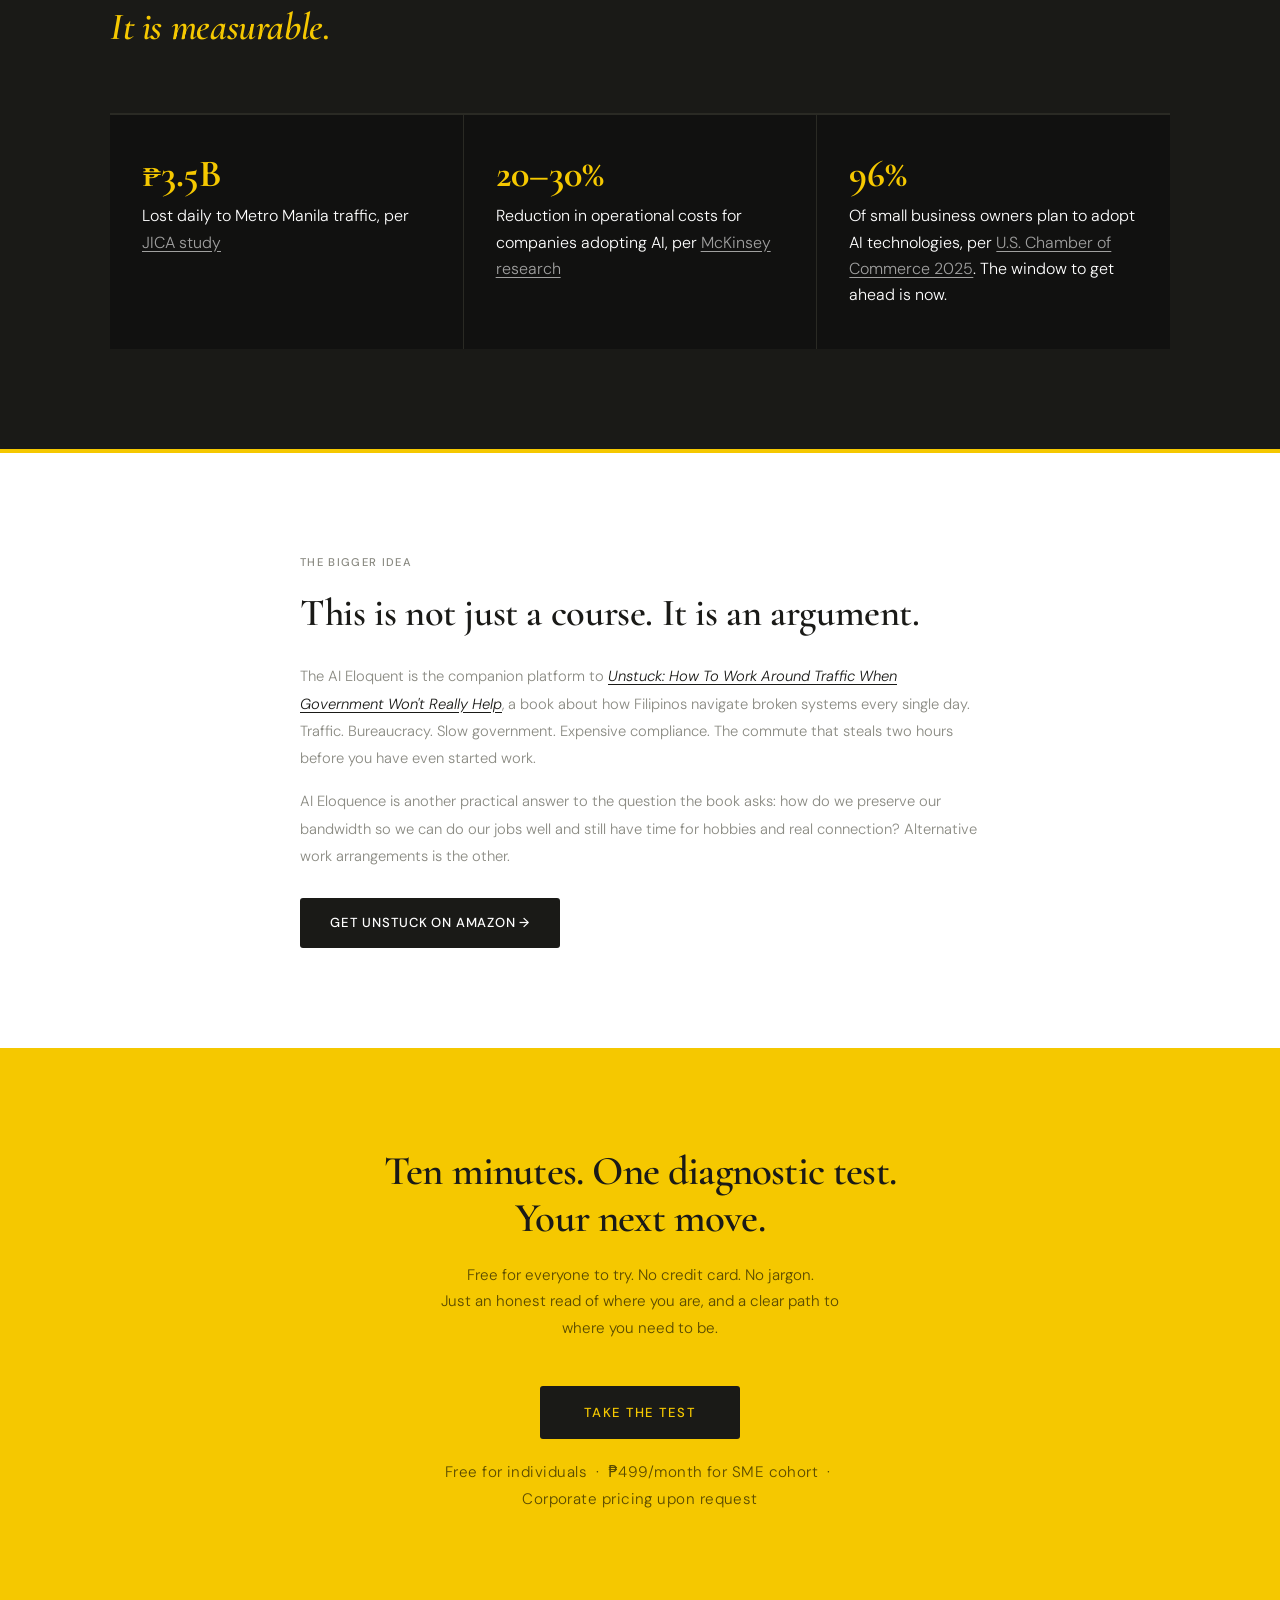
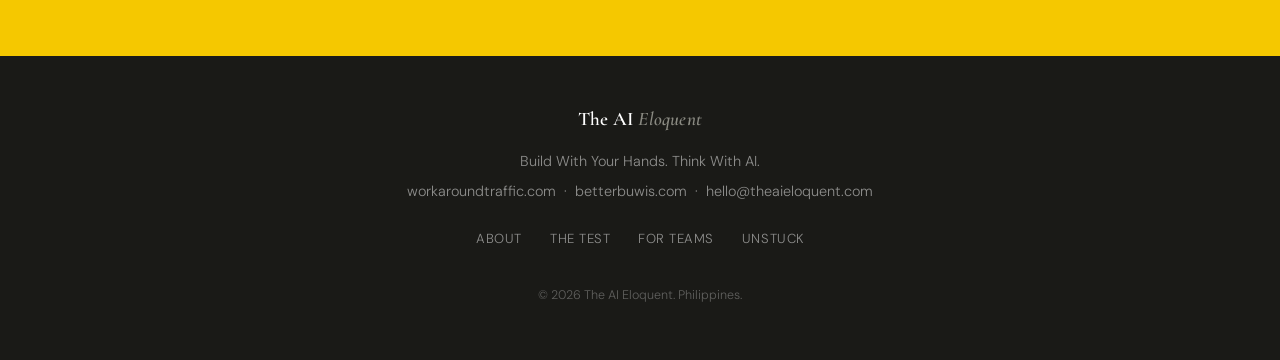
==== commit 43ca9ec8: "Add files via upload" ====
--- a/index.html
+++ b/index.html
@@ -511,7 +511,7 @@
 
   .cta-final h2 {
     font-family: var(--font-display);
-    font-size: clamp(2rem, 4vw, 3.4rem);
+    font-size: clamp(1.6rem, 3.2vw, 2.6rem);
     font-weight: 600;
     color: var(--ink);
     letter-spacing: -0.02em;
@@ -756,7 +756,7 @@
 
 <section class="cta-final">
   <h2><span style="display:block;">Ten minutes. One diagnostic test.</span><span style="display:block;">Your next move.</span></h2>
-  <p>Free for everyone to try. No credit card. No jargon. Just an honest read of where you are, and a clear path to where you need to be.</p>
+  <p>Free for everyone to try. No credit card. No jargon.<br>Just an honest read of where you are, and a clear path to where you need to be.</p>
   <a href="quiz.html" class="btn-dark">TAKE THE TEST</a>
   <p class="cta-note">Free for individuals &nbsp;·&nbsp; ₱499/month for SME cohort &nbsp;·&nbsp; Corporate pricing upon request</p>
 </section>
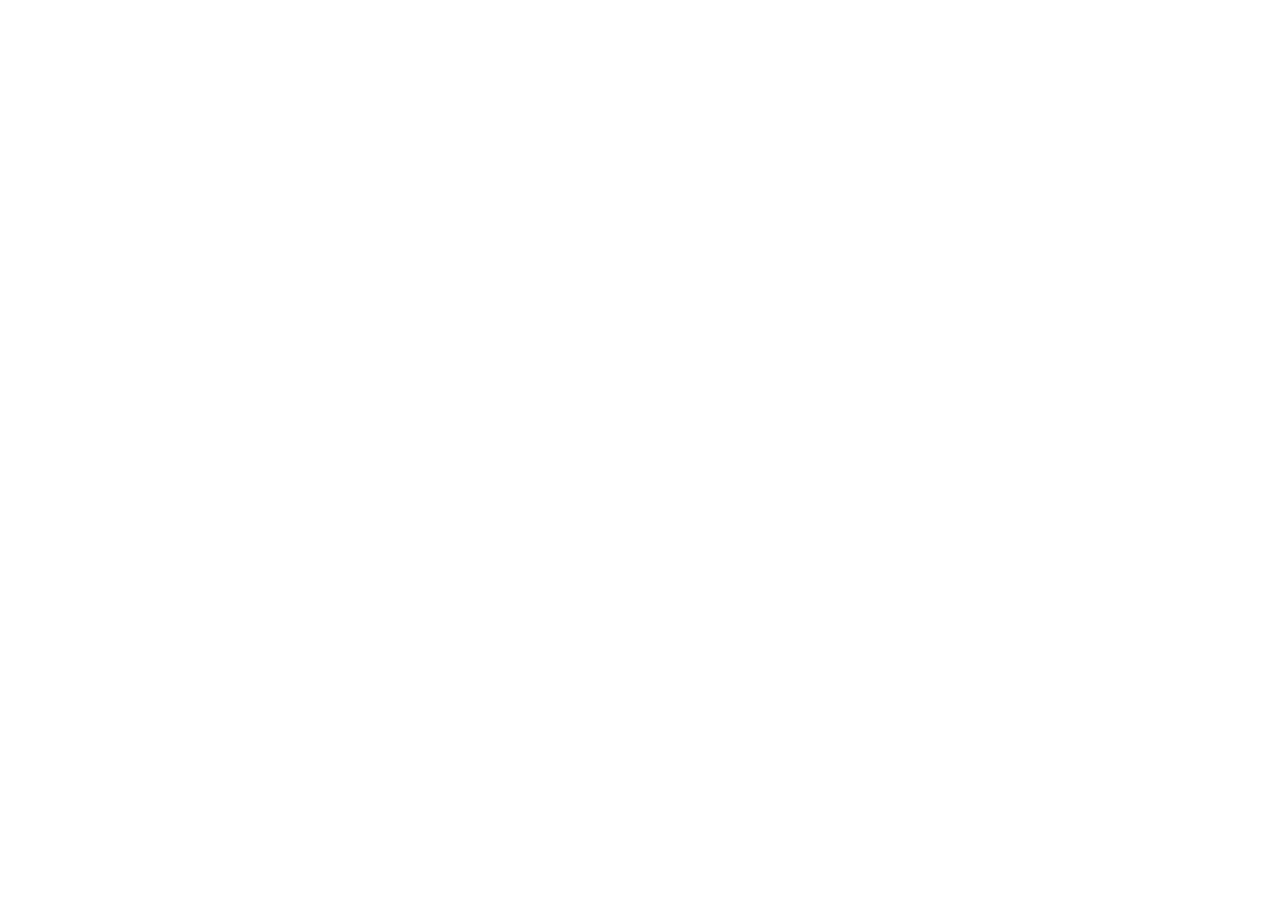
==== commit 415915d6: "Rebuild homepage around three AI fluency levels" ====
--- a/index.html
+++ b/index.html
@@ -3,776 +3,6 @@
 <head>
 <meta charset="UTF-8">
 <meta name="viewport" content="width=device-width, initial-scale=1.0">
-<title>The AI Eloquent — Build With Your Hands. Think With AI.</title>
-<meta name="description" content="Free AI fluency diagnostic for Filipino entrepreneurs, students, and professionals. Find out where you stand — and what to do next.">
-<link rel="icon" type="image/svg+xml" href="data:image/svg+xml,<svg xmlns='http://www.w3.org/2000/svg' viewBox='0 0 32 32'><rect width='32' height='32' fill='%230D0D0B'/><text x='2' y='24' font-family='Georgia,serif' font-size='18' font-style='italic'><tspan fill='%23F5C800'>a</tspan><tspan fill='%23FFFFFF'>i</tspan><tspan fill='%23F5C800'>e</tspan></text></svg>">
-<link href="https://fonts.googleapis.com/css2?family=Cormorant+Garamond:ital,wght@0,400;0,500;0,600;0,700;1,400;1,600&family=DM+Sans:wght@300;400;500&display=swap" rel="stylesheet">
-<style>
-  :root {
-    --yellow: #F5C800;
-    --yellow-pale: #FFFBE6;
-    --black: #0D0D0B;
-    --white: #FFFFFF;
-    --ink: #1A1A17;
-    --gray-50: #F9F9F7;
-    --gray-100: #F0F0EB;
-    --gray-200: #E0E0D8;
-    --gray-400: #8A8A82;
-    --gray-600: #4A4A44;
-    --font-display: 'Cormorant Garamond', Georgia, serif;
-    --font-body: 'DM Sans', system-ui, sans-serif;
-    --radius: 3px;
-    --radius-lg: 6px;
-    --max: 1060px;
-  }
-
-  * { box-sizing: border-box; margin: 0; padding: 0; }
-  html { scroll-behavior: smooth; }
-
-  body {
-    font-family: var(--font-body);
-    background: var(--white);
-    color: var(--ink);
-    font-size: 16px;
-    line-height: 1.65;
-    -webkit-font-smoothing: antialiased;
-  }
-
-  /* NAV */
-  nav {
-    position: sticky; top: 0; z-index: 100;
-    background: var(--white);
-    display: flex; align-items: center; justify-content: space-between;
-    padding: 0 48px; height: 64px;
-    border-bottom: 1px solid var(--gray-200);
-  }
-
-  .nav-logo {
-    font-family: var(--font-display);
-    font-size: 1.25rem; font-weight: 600;
-    color: var(--ink);
-    text-decoration: none;
-    letter-spacing: 0.01em;
-  }
-
-  .nav-logo em { font-style: italic; color: var(--gray-400); }
-
-  .nav-cta {
-    background: var(--ink);
-    color: var(--white);
-    font-family: var(--font-body);
-    font-weight: 500; font-size: 0.78rem;
-    padding: 9px 22px;
-    border-radius: var(--radius);
-    text-decoration: none;
-    letter-spacing: 0.08em;
-    text-transform: uppercase;
-    transition: background 0.15s;
-  }
-
-  .nav-cta:hover { background: var(--gray-600); }
-
-  /* HERO */
-  .hero {
-    padding: 120px 48px 100px;
-    max-width: var(--max);
-    margin: 0 auto;
-    display: grid;
-    grid-template-columns: 1fr 1fr;
-    gap: 80px;
-    align-items: start;
-  }
-
-  .hero-left {}
-
-  .hero-eyebrow {
-    display: inline-block;
-    background: var(--yellow);
-    color: var(--ink);
-    font-size: 0.7rem; font-weight: 500;
-    letter-spacing: 0.12em; text-transform: uppercase;
-    padding: 4px 12px;
-    border-radius: var(--radius);
-    margin-bottom: 32px;
-  }
-
-  .hero h1 {
-    font-family: var(--font-display);
-    font-size: clamp(2.8rem, 4.5vw, 4.2rem);
-    font-weight: 600;
-    color: var(--ink);
-    line-height: 1.1;
-    letter-spacing: -0.01em;
-    margin-bottom: 28px;
-  }
-
-  .hero h1 em {
-    font-style: italic;
-    color: var(--gray-400);
-  }
-
-  .hero-sub {
-    font-size: 1rem;
-    color: var(--gray-400);
-    margin-bottom: 44px;
-    line-height: 1.75;
-    font-weight: 300;
-    max-width: 420px;
-  }
-
-  .btn-primary {
-    background: var(--ink);
-    color: var(--white);
-    font-weight: 500; font-size: 0.82rem;
-    padding: 14px 30px;
-    border-radius: var(--radius);
-    text-decoration: none;
-    letter-spacing: 0.06em;
-    text-transform: uppercase;
-    display: inline-block;
-    transition: background 0.15s;
-  }
-
-  .btn-primary:hover { background: var(--gray-600); }
-
-  .btn-secondary {
-    color: var(--gray-400);
-    font-size: 0.85rem;
-    text-decoration: none;
-    margin-left: 28px;
-    border-bottom: 1px solid var(--gray-200);
-    padding-bottom: 2px;
-    transition: color 0.15s, border-color 0.15s;
-    font-weight: 300;
-  }
-
-  .btn-secondary:hover { color: var(--ink); border-color: var(--ink); }
-
-  /* STAT STRIP RIGHT SIDE */
-  .hero-right {
-    padding-top: 20px;
-    border-left: 1px solid var(--gray-200);
-    padding-left: 60px;
-  }
-
-  .hero-stat {
-    padding: 28px 0;
-    border-bottom: 1px solid var(--gray-100);
-  }
-
-  .hero-stat:first-child { padding-top: 0; }
-  .hero-stat:last-child { border-bottom: none; }
-
-  .hero-stat h3 {
-    font-family: var(--font-display);
-    font-size: 2.4rem; font-weight: 700;
-    color: var(--ink);
-    line-height: 1;
-    margin-bottom: 6px;
-  }
-
-  .hero-stat p {
-    font-size: 0.8rem;
-    color: var(--gray-400);
-    line-height: 1.5;
-    font-weight: 300;
-  }
-
-  .hero-stat a { color: var(--gray-400); text-decoration: underline; text-underline-offset: 3px; }
-  .hero-stat a:hover { color: var(--ink); }
-
-  /* DIVIDER LINE */
-  .full-rule {
-    border: none;
-    border-top: 1px solid var(--gray-200);
-    margin: 0;
-  }
-
-  /* THESIS SECTION */
-  .thesis {
-    padding: 100px 48px;
-    background: var(--gray-50);
-    border-top: 1px solid var(--gray-200);
-    border-bottom: 1px solid var(--gray-200);
-  }
-
-  .thesis-inner {
-    max-width: var(--max); margin: 0 auto;
-    display: grid; grid-template-columns: 5fr 7fr; gap: 100px;
-    align-items: start;
-  }
-
-  .section-label {
-    font-size: 0.7rem; font-weight: 500;
-    letter-spacing: 0.12em; text-transform: uppercase;
-    color: var(--gray-400);
-    margin-bottom: 20px;
-    display: block;
-  }
-
-  .thesis h2 {
-    font-family: var(--font-display);
-    font-size: clamp(1.8rem, 3vw, 2.8rem);
-    font-weight: 600;
-    color: var(--ink);
-    line-height: 1.15;
-    letter-spacing: -0.01em;
-  }
-
-  .thesis-right p {
-    font-size: 0.95rem;
-    color: var(--gray-600);
-    line-height: 1.85;
-    margin-bottom: 20px;
-    font-weight: 300;
-  }
-
-  .thesis-right p strong { color: var(--ink); font-weight: 500; }
-
-  /* DIAGNOSTIC SECTION */
-  .diagnostic {
-    padding: 100px 48px;
-    background: var(--white);
-  }
-
-  .diagnostic-inner {
-    max-width: var(--max); margin: 0 auto;
-  }
-
-  .diagnostic h2 {
-    font-family: var(--font-display);
-    font-size: clamp(1.8rem, 3vw, 2.8rem);
-    font-weight: 600;
-    color: var(--ink);
-    letter-spacing: -0.01em;
-    line-height: 1.15;
-    max-width: 560px;
-    margin-bottom: 12px;
-  }
-
-  .diagnostic-intro {
-    font-size: 0.92rem; color: var(--gray-400);
-    max-width: 460px; margin-bottom: 64px;
-    line-height: 1.75; font-weight: 300;
-  }
-
-  .levels-grid {
-    display: grid;
-    grid-template-columns: repeat(3, 1fr);
-    gap: 1px;
-    background: var(--gray-200);
-    border: 1px solid var(--gray-200);
-    margin-bottom: 0;
-  }
-
-  .level-card {
-    background: var(--white);
-    padding: 36px 32px;
-    border-top: 3px solid transparent;
-    transition: border-color 0.2s, background 0.2s;
-  }
-
-  .level-card:hover { border-top-color: var(--yellow); background: var(--gray-50); }
-
-  .level-number {
-    font-family: var(--font-display);
-    font-size: 2.4rem; font-weight: 700;
-    color: var(--yellow);
-    line-height: 1;
-    margin-bottom: 16px;
-  }
-
-  .level-card h3 {
-    font-size: 0.9rem; font-weight: 500;
-    color: var(--ink);
-    margin-bottom: 10px;
-    letter-spacing: 0.02em;
-    text-transform: uppercase;
-    font-family: var(--font-body);
-  }
-
-  .level-card p {
-    font-size: 0.85rem;
-    color: var(--gray-400);
-    line-height: 1.65;
-    font-weight: 300;
-  }
-
-  .level-card-cta {
-    background: var(--gray-50);
-    border-top-color: var(--yellow) !important;
-    display: flex; flex-direction: column;
-    justify-content: center;
-    padding: 36px 32px;
-  }
-
-  .level-card-cta p {
-    font-size: 0.85rem; color: var(--gray-400);
-    line-height: 1.65; margin-bottom: 24px;
-    font-weight: 300;
-  }
-
-  /* AUDIENCES */
-  .audiences {
-    background: var(--gray-50);
-    padding: 100px 48px;
-    border-top: 1px solid var(--gray-200);
-    border-bottom: 1px solid var(--gray-200);
-  }
-
-  .audiences-inner {
-    max-width: var(--max); margin: 0 auto;
-  }
-
-  .audiences h2 {
-    font-family: var(--font-display);
-    font-size: clamp(1.8rem, 3vw, 2.8rem);
-    font-weight: 600;
-    color: var(--ink);
-    letter-spacing: -0.01em;
-    line-height: 1.15;
-    max-width: 600px;
-    margin-bottom: 56px;
-  }
-
-  .audience-grid {
-    display: grid;
-    grid-template-columns: repeat(3, 1fr);
-    gap: 1px;
-    background: var(--gray-200);
-    border: 1px solid var(--gray-200);
-  }
-
-  .audience-card {
-    padding: 44px 36px;
-    background: var(--white);
-    border-top: 3px solid var(--gray-200);
-    transition: border-top-color 0.2s;
-  }
-
-  .audience-card:hover { border-top-color: var(--yellow); }
-  .audience-card.featured { border-top-color: var(--yellow); background: var(--yellow-pale); }
-
-  .audience-tag {
-    display: inline-block;
-    background: var(--gray-100);
-    color: var(--gray-600);
-    font-size: 0.68rem; font-weight: 500;
-    letter-spacing: 0.1em; text-transform: uppercase;
-    padding: 4px 10px;
-    border-radius: var(--radius);
-    margin-bottom: 24px;
-    font-family: var(--font-body);
-  }
-
-  .audience-card.featured .audience-tag {
-    background: var(--yellow);
-    color: var(--ink);
-  }
-
-  .audience-card h3 {
-    font-family: var(--font-display);
-    font-size: 1.5rem; font-weight: 600;
-    color: var(--ink);
-    margin-bottom: 14px;
-    letter-spacing: -0.01em;
-  }
-
-  .audience-card p {
-    font-size: 0.85rem;
-    color: var(--gray-400);
-    line-height: 1.75;
-    margin-bottom: 32px;
-    font-weight: 300;
-  }
-
-  .audience-price {
-    font-family: var(--font-display);
-    font-size: 1.8rem; font-weight: 700;
-    color: var(--ink);
-    margin-bottom: 4px;
-  }
-
-  .audience-price-note {
-    font-size: 0.78rem;
-    color: var(--gray-400);
-    font-weight: 300;
-  }
-
-  /* NUMBERS */
-  .numbers {
-    background: var(--ink);
-    padding: 100px 48px;
-  }
-
-  .numbers-inner {
-    max-width: var(--max); margin: 0 auto;
-  }
-
-  .numbers h2 {
-    font-family: var(--font-display);
-    font-size: clamp(1.8rem, 3vw, 2.8rem);
-    font-weight: 600;
-    color: var(--white);
-    letter-spacing: -0.01em;
-    line-height: 1.15;
-    margin-bottom: 64px;
-    max-width: 520px;
-  }
-
-  .numbers h2 em { font-style: italic; color: var(--yellow); }
-
-  .numbers-grid {
-    display: grid;
-    grid-template-columns: repeat(3, 1fr);
-    gap: 1px;
-    background: #2A2A24;
-  }
-
-  .number-card {
-    padding: 40px 32px;
-    background: #111110;
-    border-top: 2px solid #2A2A24;
-    transition: border-top-color 0.2s;
-  }
-
-  .number-card:hover { border-top-color: var(--yellow); }
-
-  .number-card h3 {
-    font-family: var(--font-display);
-    font-size: 2.4rem; font-weight: 700;
-    color: var(--yellow);
-    line-height: 1;
-    margin-bottom: 10px;
-  }
-
-  .number-card p {
-    font-size: 1rem;
-    color: var(--white);
-    line-height: 1.65;
-    font-weight: 300;
-  }
-
-  .number-card a { color: rgba(255,255,255,0.6); text-decoration: underline; text-underline-offset: 3px; }
-  .number-card a:hover { color: var(--yellow); }
-
-  /* UNSTUCK */
-  .unstuck {
-    background: var(--white);
-    padding: 100px 48px;
-    border-top: 4px solid var(--yellow);
-  }
-
-  .unstuck-inner {
-    max-width: 680px; margin: 0 auto;
-    display: block;
-    text-align: left;
-  }
-
-  .unstuck h2 {
-    font-family: var(--font-display);
-    font-size: clamp(1.8rem, 3vw, 2.8rem);
-    font-weight: 600;
-    color: var(--ink);
-    letter-spacing: -0.01em;
-    line-height: 1.15;
-    margin-bottom: 28px;
-  }
-
-  .unstuck p {
-    font-size: 0.92rem; color: var(--gray-400);
-    line-height: 1.85; margin-bottom: 16px;
-    font-weight: 300;
-  }
-
-  .unstuck p a { color: var(--ink); text-decoration: underline; text-underline-offset: 3px; }
-  .unstuck p a:hover { color: var(--gray-600); }
-
-  .unstuck-blockquote {
-    border-left: 3px solid var(--yellow);
-    padding: 36px 40px;
-    background: var(--gray-50);
-  }
-
-  .unstuck-quote {
-    font-family: var(--font-display);
-    font-size: 1.5rem; font-weight: 600;
-    color: var(--ink);
-    line-height: 1.45;
-    font-style: italic;
-  }
-
-  /* CTA */
-  .cta-final {
-    background: var(--yellow);
-    padding: 100px 48px;
-    text-align: center;
-  }
-
-  .cta-final h2 {
-    font-family: var(--font-display);
-    font-size: clamp(1.6rem, 3.2vw, 2.6rem);
-    font-weight: 600;
-    color: var(--ink);
-    letter-spacing: -0.02em;
-    line-height: 1.15;
-    margin-bottom: 20px;
-    max-width: 560px;
-    margin-left: auto; margin-right: auto;
-  }
-
-  .cta-final p {
-    font-size: 0.95rem;
-    color: #5A4A00;
-    margin-bottom: 44px;
-    max-width: 440px;
-    margin-left: auto; margin-right: auto;
-    line-height: 1.75;
-    font-weight: 300;
-  }
-
-  .btn-dark {
-    background: var(--ink);
-    color: var(--yellow);
-    font-weight: 500; font-size: 0.82rem;
-    padding: 16px 44px;
-    border-radius: var(--radius);
-    text-decoration: none;
-    display: inline-block;
-    letter-spacing: 0.1em;
-    text-transform: uppercase;
-    transition: background 0.15s;
-  }
-
-  .btn-dark:hover { background: var(--gray-600); }
-
-  .cta-note {
-    font-size: 0.78rem; color: #6A5500;
-    margin-top: 20px;
-    letter-spacing: 0.03em;
-    font-weight: 300;
-  }
-
-  /* FOOTER */
-  footer {
-    background: var(--ink);
-    padding: 48px;
-    text-align: center;
-  }
-
-  .footer-logo {
-    font-family: var(--font-display);
-    font-size: 1.2rem; font-weight: 600;
-    color: var(--white);
-    letter-spacing: 0.01em;
-    margin-bottom: 14px;
-    display: block;
-  }
-
-  .footer-logo em { font-style: italic; color: var(--gray-400); }
-
-  footer p { font-size: 0.9rem; color: rgba(255,255,255,0.5); margin-bottom: 6px; font-weight: 300; }
-  footer a { color: rgba(255,255,255,0.5); text-decoration: none; }
-  footer a:hover { color: var(--yellow); }
-
-  .footer-links {
-    display: flex; gap: 28px;
-    justify-content: center;
-    margin-top: 24px;
-    flex-wrap: wrap;
-  }
-
-  .footer-links a { font-size: 0.82rem; letter-spacing: 0.04em; text-transform: uppercase; font-weight: 300; color: rgba(255,255,255,0.5); }
-
-  /* RESPONSIVE */
-  @media (max-width: 900px) {
-    nav { padding: 0 24px; }
-    .hero { grid-template-columns: 1fr; gap: 60px; padding: 72px 24px 72px; }
-    .hero-right { border-left: none; border-top: 1px solid var(--gray-200); padding-left: 0; padding-top: 40px; }
-    .thesis-inner { grid-template-columns: 1fr; gap: 40px; }
-    .levels-grid { grid-template-columns: 1fr; }
-    .audience-grid { grid-template-columns: 1fr; }
-    .numbers-grid { grid-template-columns: 1fr; }
-    .unstuck-inner { grid-template-columns: 1fr; gap: 48px; }
-    .thesis, .diagnostic, .audiences, .numbers, .unstuck, .cta-final { padding: 72px 24px; }
-    footer { padding: 48px 24px; }
-  }
-</style>
-</head>
-<body>
-
-<nav>
-  <a href="/" class="nav-logo">The AI <em>Eloquent</em></a>
-  <a href="quiz.html" class="nav-cta">Take the Test</a>
-</nav>
-
-<section>
-<div class="hero">
-  <div class="hero-left">
-    <span class="hero-eyebrow">Free AI Fluency Diagnostic Test</span>
-    <h1>You do not need to be in the office every day. You need to be <em>AI eloquent.</em></h1>
-    <p class="hero-sub">Metro Manila costs you 2–4 hours every day. AI gives them back. Find out where you stand, and what to do next.</p>
-    <div>
-      <a href="quiz.html" class="btn-primary">Free AI Fluency Diagnostic Test</a>
-      <br>
-      <a href="#how-it-works" class="btn-secondary" style="display:inline-block; margin-top:12px; margin-left:0;">How it works</a>
-    </div>
-  </div>
-  <div class="hero-right">
-    <div class="hero-stat">
-      <h3><a href="https://www.dof.gov.ph/opening-remarksmetro-manila-subway-project-mmspworksite-visit-and-press-briefing/" target="_blank" rel="noopener">₱3.5B</a></h3>
-      <p>Lost daily to Metro Manila traffic congestion, per <a href="https://www.dof.gov.ph/opening-remarksmetro-manila-subway-project-mmspworksite-visit-and-press-briefing/" target="_blank" rel="noopener">JICA study</a></p>
-    </div>
-    <div class="hero-stat">
-      <h3><a href="https://mb.com.ph/2024/2/26/metro-manila-subway-to-prevent-p2-5-billion-in-traffic-related-losses" target="_blank" rel="noopener">2–4 hrs</a></h3>
-      <p>Average daily commute in Metro Manila, equivalent to a two-month paid vacation</p>
-    </div>
-    <div class="hero-stat">
-      <h3><a href="https://mb.com.ph/2025/11/13/philippine-msmes-keep-growing-despite-challenges-says-adb" target="_blank" rel="noopener">1.2M</a></h3>
-      <p>Philippine MSMEs as of 2024, with most still underdigitized, per <a href="https://mb.com.ph/2025/11/13/philippine-msmes-keep-growing-despite-challenges-says-adb" target="_blank" rel="noopener">ADB 2025 report</a></p>
-    </div>
-  </div>
-</div>
-</section>
-
-<hr class="full-rule">
-
-<section class="thesis">
-  <div class="thesis-inner">
-    <div>
-      <span class="section-label">The Argument</span>
-      <h2>The commute is not the problem. The gap is.</h2>
-    </div>
-    <div class="thesis-right">
-      <p>Filipino workers lose an average of <strong>500–750 hours per year</strong> to commuting. That is equal to thirteen readings of Leo Tolstoy's tome War and Peace.</p>
-      <p>The solution is not better roads. It is workers and business owners who use AI well enough to finish some tasks remotely, and come to the office only when necessary.</p>
-      <p>The gap is the ability to communicate with AI clearly, iterate with it confidently, and build real things with it. That is what The AI Eloquent is for.</p>
-    </div>
-  </div>
-</section>
-
-<section class="diagnostic" id="how-it-works">
-  <div class="diagnostic-inner">
-    <span class="section-label">The Diagnostic</span>
-    <h2 id="diagnostic">Where do you fall on the AI Eloquence Index?</h2>
-    <p class="diagnostic-intro">This test takes only ten minutes. No jargon. Only a personalized report that tells you exactly where you are and what to do next, with tools that fit your actual budget.</p>
-
-    <div class="levels-grid">
-      <div class="level-card">
-        <div class="level-number">01</div>
-        <h3>Observer</h3>
-        <p>You know AI exists. You have tried it once or twice. You are not sure how it applies to your work or your business.</p>
-      </div>
-      <div class="level-card">
-        <div class="level-number">02</div>
-        <h3>User</h3>
-        <p>You use AI tools occasionally. You get useful outputs sometimes. You are inconsistent, and you know it.</p>
-      </div>
-      <div class="level-card">
-        <div class="level-number">03</div>
-        <h3>Builder</h3>
-        <p>You use AI tools daily. You have automated at least one real workflow. You are starting to think in systems.</p>
-      </div>
-      <div class="level-card">
-        <div class="level-number">04</div>
-        <h3>Orchestrator</h3>
-        <p>You delegate to AI agents. You run multiple tools in parallel. You think of AI as a team, not a single tool.</p>
-      </div>
-      <div class="level-card">
-        <div class="level-number">05</div>
-        <h3>Eloquent</h3>
-        <p>AI extends your thinking, your operations, and your output. You have built things other people have not imagined yet.</p>
-      </div>
-      <div class="level-card level-card-cta">
-        <p>The diagnostic test tells you your level, your gaps, and the exact tools that will move you forward.</p>
-        <a href="quiz.html" class="btn-primary" style="font-size: 0.78rem; padding: 12px 24px; align-self: flex-start;">Take the free diagnostic test →</a>
-      </div>
-    </div>
-  </div>
-</section>
-
-<section class="audiences">
-  <div class="audiences-inner">
-    <h2>We built this tool so we can help you integrate AI in your daily life.</h2>
-    <div class="audience-grid">
-      <div class="audience-card">
-        <span class="audience-tag">Free</span>
-        <h3>High School Students</h3>
-        <p>You are entering a workforce that will demand AI eloquence the way it once demanded Microsoft Office. Start now, before everyone else does.</p>
-        <div class="audience-price">₱0</div>
-        <div class="audience-price-note">Diagnostic + free course. Always.</div>
-      </div>
-      <div class="audience-card featured">
-        <span class="audience-tag">Most Popular</span>
-        <h3>Small Business Owners</h3>
-        <p>You are running a real operation in one of the most difficult business environments in the world. AI is not a luxury. It is how you compete without a big team.</p>
-        <div class="audience-price">₱499/mo*</div>
-        <div class="audience-price-note">Diagnostic test + community + templates</div>
-        <div class="audience-price-note" style="margin-top: 8px;">*Your first month is free.</div>
-      </div>
-      <div class="audience-card">
-        <span class="audience-tag">Premium</span>
-        <h3>Corporate Teams</h3>
-        <p>Your organization is paying for hours that AI can handle. The question is not whether to adopt AI. It is who will lead the adoption. Start with the diagnostic test.</p>
-        <div class="audience-price">Custom</div>
-        <div class="audience-price-note">Private cohort + custom workshop + follow-up</div>
-      </div>
-    </div>
-  </div>
-</section>
-
-<section class="numbers">
-  <div class="numbers-inner">
-    <h2>The case for AI Eloquence is not abstract.<br><em>It is measurable.</em></h2>
-    <div class="numbers-grid">
-      <div class="number-card">
-        <h3>₱3.5B</h3>
-        <p>Lost daily to Metro Manila traffic, per <a href="https://www.dof.gov.ph/opening-remarksmetro-manila-subway-project-mmspworksite-visit-and-press-briefing/" target="_blank" rel="noopener">JICA study</a></p>
-      </div>
-      <div class="number-card">
-        <h3>20–30%</h3>
-        <p>Reduction in operational costs for companies adopting AI, per <a href="https://www.mckinsey.com/capabilities/tech-and-ai/our-insights/superagency-in-the-workplace-empowering-people-to-unlock-ais-full-potential-at-work" target="_blank" rel="noopener">McKinsey research</a></p>
-      </div>
-      <div class="number-card">
-        <h3>96%</h3>
-        <p>Of small business owners plan to adopt AI technologies, per <a href="https://usmsystems.com/small-business-ai-adoption-statistics/" target="_blank" rel="noopener">U.S. Chamber of Commerce 2025</a>. The window to get ahead is now.</p>
-      </div>
-    </div>
-  </div>
-</section>
-
-<section class="unstuck">
-  <div class="unstuck-inner">
-    <div>
-      <span class="section-label">The Bigger Idea</span>
-      <h2>This is not just a course. It is an argument.</h2>
-      <p>The AI Eloquent is the companion platform to <a href="https://www.amazon.com/dp/B0GYHN6D1D" target="_blank" rel="noopener"><em>Unstuck: How To Work Around Traffic When Government Won't Really Help</em></a>, a book about how Filipinos navigate broken systems every single day. Traffic. Bureaucracy. Slow government. Expensive compliance. The commute that steals two hours before you have even started work.</p>
-      <p>AI Eloquence is another practical answer to the question the book asks: how do we preserve our bandwidth so we can do our jobs well and still have time for hobbies and real connection? Alternative work arrangements is the other.</p>
-      <a href="https://www.amazon.com/dp/B0GYHN6D1D" class="btn-primary" style="margin-top: 12px;" target="_blank" rel="noopener">Get Unstuck on Amazon →</a>
-    </div>
-    <div></div>
-  </div>
-</section>
-
-<section class="cta-final">
-  <h2><span style="display:block;">Ten minutes. One diagnostic test.</span><span style="display:block;">Your next move.</span></h2>
-  <p>Free for everyone to try. No credit card. No jargon.<br>Just an honest read of where you are, and a clear path to where you need to be.</p>
-  <a href="quiz.html" class="btn-dark">TAKE THE TEST</a>
-  <p class="cta-note">Free for individuals &nbsp;·&nbsp; ₱499/month for SME cohort &nbsp;·&nbsp; Corporate pricing upon request</p>
-</section>
-
-<footer>
-  <span class="footer-logo">The AI <em>Eloquent</em></span>
-  <p>Build With Your Hands. Think With AI.</p>
-  <p style="margin-top: 4px;"><a href="https://workaroundtraffic.com">workaroundtraffic.com</a> &nbsp;·&nbsp; <a href="https://betterbuwis.com">betterbuwis.com</a> &nbsp;·&nbsp; <a href="mailto:hello@theaieloquent.com">hello@theaieloquent.com</a></p>
-  <div class="footer-links">
-    <a href="#">About</a>
-    <a href="#">The Test</a>
-    <a href="#">For Teams</a>
-    <a href="#">Unstuck</a>
-  </div>
-  <p style="margin-top: 36px; font-size: 0.78rem; color: rgba(255,255,255,0.3);">© 2026 The AI Eloquent. Philippines.</p>
-</footer>
-
-</body>
-</html>
+<title>The AI Eloquent — Learn AI for Work and Small Business</title>
+<meta name="description" content="Take a free AI fluency test, learn whether a task needs a chat or an AI agent, and build practical AI skills for work or small business.">
+<link rel="canonical" href="https://theaielo
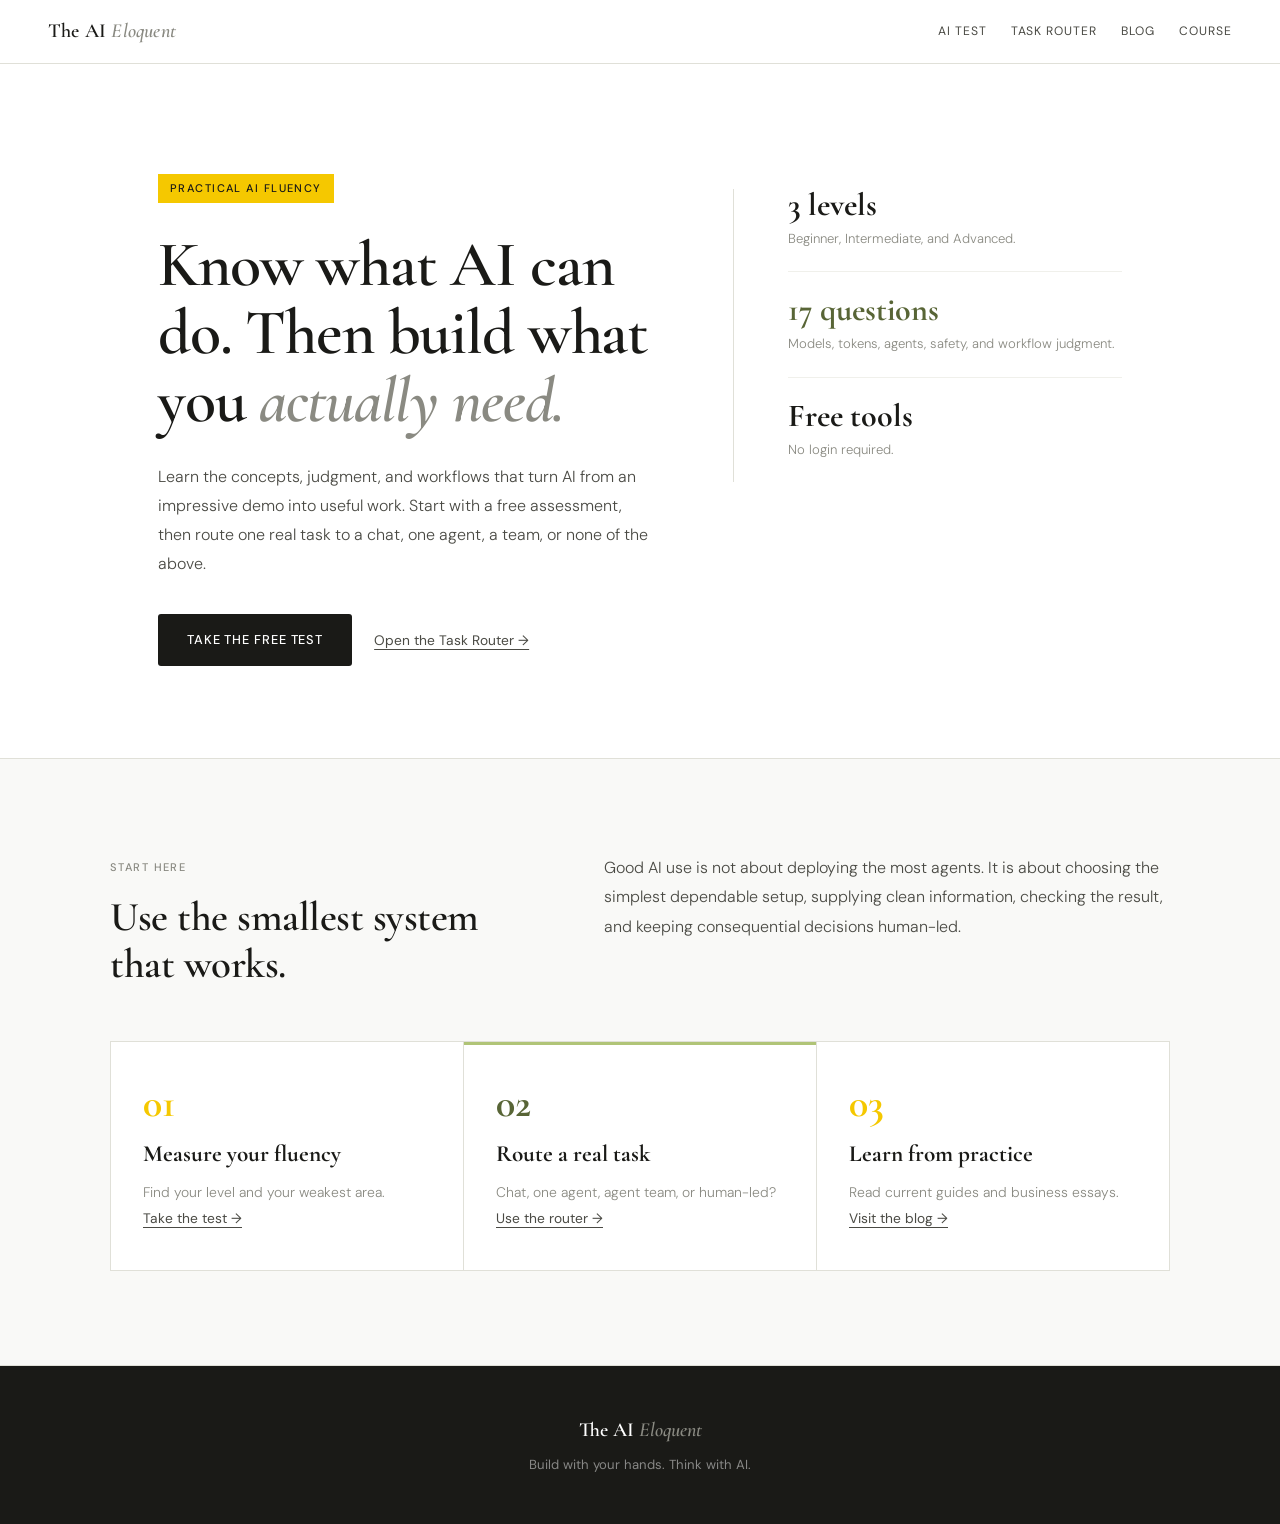
==== commit 5b99f820: "Hotfix complete compact homepage" ====
--- a/index.html
+++ b/index.html
@@ -1,8 +1 @@
-<!DOCTYPE html>
-<html lang="en">
-<head>
-<meta charset="UTF-8">
-<meta name="viewport" content="width=device-width, initial-scale=1.0">
-<title>The AI Eloquent — Learn AI for Work and Small Business</title>
-<meta name="description" content="Take a free AI fluency test, learn whether a task needs a chat or an AI agent, and build practical AI skills for work or small business.">
-<link rel="canonical" href="https://theaielo+<!doctype html><html lang="en"><head><meta charset="utf-8"><meta name="viewport" content="width=device-width,initial-scale=1"><title>The AI Eloquent — Practical AI Fluency</title><meta name="description" content="Free AI fluency test, task router, model guide, and practical AI learning for work and small business."><link rel="canonical" href="https://theaieloquent.com/"><link rel="preconnect" href="https://fonts.googleapis.com"><link href="https://fonts.googleapis.com/css2?family=Cormorant+Garamond:wght@600&family=DM+Sans:wght@400;500&display=swap" rel="stylesheet"><link rel="stylesheet" href="styles.css"></head><body><nav class="site-nav"><a class="nav-logo" href="index.html">The AI <em>Eloquent</em></a><div class="nav-links"><a href="quiz.html">AI Test</a><a href="simulator.html">Task Router</a><a href="blog.html">Blog</a><a href="course.html">Course</a></div></nav><main><section class="hero"><div><span class="eyebrow">Practical AI fluency</span><h1>Know what AI can do. Then build what you <em>actually need.</em></h1><p class="hero-copy">Learn the concepts, judgment, and workflows that turn AI from an impressive demo into useful work. Start with a free assessment, then route one real task to a chat, one agent, a team, or none of the above.</p><div class="hero-actions"><a class="btn-primary" href="quiz.html">Take the free test</a><a class="text-link" href="simulator.html">Open the Task Router →</a></div></div><aside class="hero-panel"><div class="hero-panel-item"><strong>3 levels</strong><p>Beginner, Intermediate, and Advanced.</p></div><div class="hero-panel-item"><strong class="green-number">17 questions</strong><p>Models, tokens, agents, safety, and workflow judgment.</p></div><div class="hero-panel-item"><strong>Free tools</strong><p>No login required.</p></div></aside></section><section class="band gray"><div class="inner"><div class="section-head"><div><span class="section-label">Start here</span><h2>Use the smallest system that works.</h2></div><p>Good AI use is not about deploying the most agents. It is about choosing the simplest dependable setup, supplying clean information, checking the result, and keeping consequential decisions human-led.</p></div><div class="cards-3"><article class="card"><div class="card-number">01</div><h3>Measure your fluency</h3><p>Find your level and your weakest area.</p><a class="text-link" href="quiz.html">Take the test →</a></article><article class="card green-top"><div class="card-number green-number">02</div><h3>Route a real task</h3><p>Chat, one agent, agent team, or human-led?</p><a class="text-link" href="simulator.html">Use the router →</a></article><article class="card"><div class="card-number">03</div><h3>Learn from practice</h3><p>Read current guides and business essays.</p><a class="text-link" href="blog.html">Visit the blog →</a></article></div></div></section></main><footer class="site-footer"><div class="footer-logo">The AI <em>Eloquent</em></div><p>Build with your hands. Think with AI.</p></footer></body></html>
--- a/styles.css
+++ b/styles.css
@@ -0,0 +1,358 @@
+:root {
+  --yellow: #F5C800;
+  --yellow-pale: #FFFBE6;
+  --black: #0D0D0B;
+  --white: #FFFFFF;
+  --ink: #1A1A17;
+  --gray-50: #F9F9F7;
+  --gray-100: #F0F0EB;
+  --gray-200: #E0E0D8;
+  --gray-400: #8A8A82;
+  --gray-600: #4A4A44;
+  --lime: #B0C477;
+  --olive: #586536;
+  --mid: #768450;
+  --cream: #F5F0E8;
+  --font-display: 'Cormorant Garamond', Georgia, serif;
+  --font-body: 'DM Sans', system-ui, sans-serif;
+  --radius: 3px;
+  --radius-lg: 7px;
+  --max: 1060px;
+  --reading: 760px;
+}
+* { box-sizing: border-box; margin: 0; padding: 0; }
+html { scroll-behavior: smooth; }
+body {
+  font-family: var(--font-body);
+  background: var(--white);
+  color: var(--ink);
+  font-size: 16px;
+  line-height: 1.68;
+  -webkit-font-smoothing: antialiased;
+}
+img { max-width: 100%; }
+a { color: inherit; }
+button, input, textarea, select { font: inherit; }
+button { cursor: pointer; }
+.skip-link {
+  position: absolute; left: -999px; top: 0;
+  background: var(--yellow); color: var(--ink); padding: 10px 16px; z-index: 999;
+}
+.skip-link:focus { left: 12px; top: 12px; }
+.site-nav {
+  position: sticky; top: 0; z-index: 100;
+  background: rgba(255,255,255,.97);
+  display: flex; align-items: center; justify-content: space-between;
+  padding: 0 48px; min-height: 64px;
+  border-bottom: 1px solid var(--gray-200);
+  backdrop-filter: blur(8px);
+}
+.nav-logo {
+  font-family: var(--font-display);
+  font-size: 1.25rem; font-weight: 600;
+  color: var(--ink); text-decoration: none; letter-spacing: .01em;
+}
+.nav-logo em { font-style: italic; color: var(--gray-400); }
+.nav-links { display: flex; align-items: center; gap: 24px; }
+.nav-links > a {
+  font-size: .76rem; text-decoration: none; text-transform: uppercase;
+  letter-spacing: .08em; color: var(--gray-600);
+}
+.nav-links > a:hover { color: var(--ink); }
+.nav-cta, .btn-primary, .btn-dark, .btn-green, .btn-outline {
+  display: inline-block; border-radius: var(--radius); text-decoration: none;
+  font-weight: 500; font-size: .8rem; letter-spacing: .07em;
+  text-transform: uppercase; border: 1px solid transparent;
+  transition: background .15s, color .15s, border-color .15s, transform .15s;
+}
+.nav-cta { background: var(--ink); color: var(--white)!important; padding: 9px 18px; }
+.nav-cta:hover, .btn-primary:hover { background: var(--gray-600); }
+.btn-primary { background: var(--ink); color: var(--white); padding: 14px 28px; }
+.btn-dark { background: var(--ink); color: var(--yellow); padding: 15px 34px; }
+.btn-dark:hover { background: var(--gray-600); }
+.btn-green { background: var(--olive); color: var(--white); padding: 14px 28px; }
+.btn-green:hover { background: var(--mid); }
+.btn-outline { border-color: var(--gray-200); color: var(--ink); padding: 13px 24px; }
+.btn-outline:hover { border-color: var(--ink); }
+.text-link {
+  font-size: .86rem; color: var(--gray-600); text-underline-offset: 4px;
+}
+.hero {
+  padding: 110px 48px 92px;
+  max-width: var(--max); margin: 0 auto;
+  display: grid; grid-template-columns: 1.12fr .88fr; gap: 80px; align-items: start;
+}
+.eyebrow, .section-label, .chip {
+  display: inline-block; font-size: .69rem; font-weight: 500;
+  letter-spacing: .13em; text-transform: uppercase;
+}
+.eyebrow { background: var(--yellow); color: var(--ink); padding: 5px 12px; margin-bottom: 28px; }
+.eyebrow.green { background: var(--lime); }
+.hero h1, .page-hero h1 {
+  font-family: var(--font-display); font-size: clamp(2.8rem, 5vw, 4.45rem);
+  font-weight: 600; color: var(--ink); line-height: 1.07; letter-spacing: -.018em;
+}
+.hero h1 em, .page-hero h1 em { color: var(--gray-400); font-style: italic; }
+.hero-copy {
+  color: var(--gray-600); max-width: 530px; margin: 26px 0 36px;
+  line-height: 1.82; font-weight: 300;
+}
+.hero-actions { display: flex; flex-wrap: wrap; align-items: center; gap: 22px; }
+.hero-panel {
+  border-left: 1px solid var(--gray-200); padding-left: 54px; margin-top: 15px;
+}
+.hero-panel-item { padding: 22px 0; border-bottom: 1px solid var(--gray-100); }
+.hero-panel-item:first-child { padding-top: 0; }
+.hero-panel-item:last-child { border-bottom: 0; }
+.hero-panel-item strong {
+  font-family: var(--font-display); font-size: 2rem; line-height: 1;
+  display: block; margin-bottom: 8px;
+}
+.hero-panel-item p { color: var(--gray-400); font-size: .82rem; font-weight: 300; line-height: 1.55; }
+.hero-panel-item .green-number { color: var(--olive); }
+.band { padding: 94px 48px; border-top: 1px solid var(--gray-200); }
+.band.gray { background: var(--gray-50); border-bottom: 1px solid var(--gray-200); }
+.band.dark { background: var(--ink); color: var(--white); }
+.band.green { background: var(--olive); color: var(--white); border: 0; }
+.inner { max-width: var(--max); margin: 0 auto; }
+.reading { max-width: var(--reading); margin: 0 auto; }
+.section-label { color: var(--gray-400); margin-bottom: 18px; }
+.band.dark .section-label, .band.green .section-label { color: rgba(255,255,255,.55); }
+.section-head {
+  display: grid; grid-template-columns: 5fr 7fr; gap: 90px; align-items: start;
+  margin-bottom: 54px;
+}
+.section-head h2, .band h2, .course-card h2 {
+  font-family: var(--font-display); font-size: clamp(1.9rem, 3.2vw, 2.9rem);
+  font-weight: 600; line-height: 1.13; letter-spacing: -.012em;
+}
+.section-head p, .section-intro {
+  color: var(--gray-600); font-weight: 300; line-height: 1.85;
+}
+.band.dark .section-head p, .band.green .section-head p,
+.band.dark .section-intro, .band.green .section-intro { color: rgba(255,255,255,.68); }
+.cards-3 {
+  display: grid; grid-template-columns: repeat(3, 1fr); gap: 1px;
+  background: var(--gray-200); border: 1px solid var(--gray-200);
+}
+.card {
+  background: var(--white); padding: 38px 32px; border-top: 3px solid transparent;
+}
+.card:hover { border-top-color: var(--yellow); }
+.card.green-top { border-top-color: var(--lime); }
+.card-number {
+  font-family: var(--font-display); font-size: 2.5rem; font-weight: 700;
+  color: var(--yellow); line-height: 1; margin-bottom: 18px;
+}
+.card-number.green-number { color: var(--olive); }
+.card h3 {
+  font-family: var(--font-display); font-size: 1.45rem; line-height: 1.2; margin-bottom: 12px;
+}
+.card p { color: var(--gray-400); font-size: .87rem; font-weight: 300; line-height: 1.72; }
+.card ul { margin: 18px 0 0 18px; color: var(--gray-600); font-size: .86rem; }
+.card li { margin-bottom: 7px; }
+.pill-row { display: flex; flex-wrap: wrap; gap: 10px; margin: 28px 0; }
+.pill {
+  padding: 7px 12px; background: var(--gray-100); border: 1px solid var(--gray-200);
+  font-size: .73rem; text-transform: uppercase; letter-spacing: .08em;
+}
+.router-teaser {
+  display: grid; grid-template-columns: 7fr 5fr; gap: 70px; align-items: center;
+}
+.router-box {
+  border: 1px solid rgba(255,255,255,.18); padding: 34px; background: rgba(255,255,255,.06);
+}
+.router-box .route { padding: 13px 0; border-bottom: 1px solid rgba(255,255,255,.12); }
+.router-box .route:last-child { border-bottom: 0; }
+.router-box strong { color: var(--lime); }
+.blog-grid {
+  display: grid; grid-template-columns: repeat(3, 1fr); gap: 22px;
+}
+.blog-card {
+  border: 1px solid var(--gray-200); background: var(--white); padding: 30px;
+  display: flex; flex-direction: column; min-height: 330px;
+}
+.blog-card .chip { color: var(--olive); margin-bottom: 18px; }
+.blog-card h3 {
+  font-family: var(--font-display); font-size: 1.5rem; line-height: 1.22; margin-bottom: 14px;
+}
+.blog-card p { color: var(--gray-400); font-size: .86rem; line-height: 1.72; font-weight: 300; margin-bottom: 24px; }
+.blog-card a { margin-top: auto; }
+.course-card {
+  max-width: 820px; margin: 0 auto; text-align: center;
+}
+.course-card p { color: rgba(255,255,255,.72); max-width: 600px; margin: 18px auto 32px; }
+.waitlist-form { max-width: 620px; margin: 28px auto 0; }
+.form-row { display: flex; gap: 10px; }
+.field, textarea.field, select.field {
+  width: 100%; padding: 14px 15px; border: 1px solid var(--gray-200);
+  background: var(--white); color: var(--ink); border-radius: var(--radius); outline: none;
+}
+.band.dark .field, .band.green .field {
+  background: rgba(255,255,255,.09); border-color: rgba(255,255,255,.22); color: var(--white);
+}
+.field:focus { border-color: var(--yellow); }
+.form-note { font-size: .74rem; margin-top: 10px!important; color: rgba(255,255,255,.48)!important; }
+.site-footer {
+  background: var(--ink); color: var(--white); padding: 48px;
+  text-align: center;
+}
+.site-footer .footer-logo { font-family: var(--font-display); font-size: 1.25rem; font-weight: 600; }
+.site-footer .footer-logo em { color: var(--gray-400); font-style: italic; }
+.site-footer p { color: rgba(255,255,255,.48); font-size: .82rem; margin-top: 7px; }
+.footer-links { display: flex; justify-content: center; flex-wrap: wrap; gap: 24px; margin-top: 22px; }
+.footer-links a { color: rgba(255,255,255,.6); font-size: .75rem; text-decoration: none; text-transform: uppercase; letter-spacing: .07em; }
+.footer-links a:hover { color: var(--yellow); }
+
+/* page heroes and articles */
+.page-hero {
+  padding: 88px 48px 74px; border-bottom: 1px solid var(--gray-200);
+  background: var(--gray-50);
+}
+.page-hero .inner { max-width: 820px; }
+.page-hero p { color: var(--gray-600); margin-top: 22px; max-width: 690px; line-height: 1.8; font-weight: 300; }
+.breadcrumbs { font-size: .75rem; color: var(--gray-400); margin-bottom: 24px; }
+.breadcrumbs a { text-underline-offset: 3px; }
+.article { padding: 70px 48px 96px; }
+.article h2 {
+  font-family: var(--font-display); font-size: 2.1rem; line-height: 1.2;
+  margin: 48px 0 16px;
+}
+.article h3 { font-size: 1.05rem; margin: 30px 0 10px; }
+.article p { color: var(--gray-600); margin-bottom: 18px; line-height: 1.85; }
+.article ul, .article ol { margin: 0 0 20px 22px; color: var(--gray-600); }
+.article li { margin-bottom: 9px; }
+.answer-box, .note-box {
+  padding: 26px 28px; margin: 26px 0; border-left: 4px solid var(--yellow); background: var(--yellow-pale);
+}
+.note-box.green-note { border-left-color: var(--olive); background: #F3F6EA; }
+.answer-box strong, .note-box strong { color: var(--ink); }
+.source-list { font-size: .84rem; }
+.source-list a { color: var(--olive); text-underline-offset: 3px; }
+.table-wrap { overflow-x: auto; margin: 24px 0 30px; }
+table { width: 100%; border-collapse: collapse; min-width: 620px; }
+th, td { border: 1px solid var(--gray-200); padding: 13px 14px; text-align: left; vertical-align: top; }
+th { background: var(--gray-50); font-size: .72rem; text-transform: uppercase; letter-spacing: .07em; }
+td { font-size: .86rem; color: var(--gray-600); }
+
+/* quiz */
+.quiz-shell { min-height: calc(100vh - 64px); background: var(--gray-50); }
+.quiz-wrap { max-width: 720px; margin: 0 auto; padding: 52px 24px 80px; }
+.quiz-progress { height: 3px; background: var(--gray-200); margin-bottom: 44px; }
+.quiz-progress > div { height: 100%; background: var(--yellow); transition: width .25s; }
+.quiz-meta { display: flex; justify-content: space-between; gap: 20px; margin-bottom: 18px; color: var(--gray-400); font-size: .73rem; text-transform: uppercase; letter-spacing: .08em; }
+.quiz-question {
+  font-family: var(--font-display); font-size: clamp(1.6rem, 4vw, 2.15rem);
+  line-height: 1.27; margin-bottom: 28px;
+}
+.quiz-options { display: grid; gap: 10px; }
+.quiz-option {
+  width: 100%; text-align: left; display: flex; gap: 14px; align-items: flex-start;
+  padding: 16px 18px; background: var(--white); border: 1px solid var(--gray-200);
+  color: var(--ink); border-radius: var(--radius); line-height: 1.5;
+}
+.quiz-option:hover { border-color: var(--yellow); background: var(--yellow-pale); }
+.quiz-option.selected { border-color: var(--ink); background: var(--yellow-pale); }
+.option-letter { color: var(--gray-400); font-family: var(--font-display); font-weight: 700; }
+.quiz-nav { display: flex; justify-content: space-between; margin-top: 28px; }
+.quiz-nav button:disabled { opacity: .35; cursor: not-allowed; }
+.hidden { display: none!important; }
+.result-hero {
+  background: var(--ink); color: var(--white); text-align: center; padding: 70px 24px 58px;
+}
+.result-icon {
+  width: 82px; height: 82px; margin: 0 auto 18px; border-radius: 50%;
+  border: 2px solid var(--yellow); display: grid; place-items: center; font-size: 2rem;
+}
+.result-level { font-family: var(--font-display); font-size: clamp(2.8rem, 8vw, 4.5rem); line-height: 1; }
+.result-score { color: rgba(255,255,255,.45); font-size: .78rem; margin-top: 10px; letter-spacing: .08em; }
+.result-body { max-width: 720px; margin: 0 auto; padding: 54px 24px 90px; }
+.result-body h2 { font-family: var(--font-display); font-size: 2rem; margin-bottom: 14px; }
+.result-body p { color: var(--gray-600); margin-bottom: 18px; }
+.score-row { display: grid; grid-template-columns: 145px 1fr 45px; align-items: center; gap: 12px; margin: 14px 0; }
+.score-label { font-size: .72rem; text-transform: uppercase; letter-spacing: .07em; color: var(--gray-400); }
+.score-bar { height: 5px; background: var(--gray-100); }
+.score-bar > span { display: block; height: 100%; background: var(--yellow); }
+.score-value { text-align: right; font-family: var(--font-display); font-weight: 700; }
+.recommendation {
+  background: var(--ink); color: var(--white); padding: 34px; margin-top: 38px;
+}
+.recommendation .chip { color: var(--yellow); margin-bottom: 12px; }
+.recommendation h3 { font-family: var(--font-display); font-size: 1.85rem; margin-bottom: 10px; }
+.recommendation p { color: rgba(255,255,255,.67); }
+.recommendation .waitlist-form { margin: 22px 0 0; }
+
+/* simulator */
+.simulator-grid {
+  display: grid; grid-template-columns: 1.05fr .95fr; gap: 34px; align-items: start;
+}
+.tool-card {
+  background: var(--white); border: 1px solid var(--gray-200); padding: 30px;
+}
+.tool-card h2 { font-family: var(--font-display); font-size: 2rem; margin-bottom: 8px; }
+.tool-card > p { color: var(--gray-400); font-size: .86rem; margin-bottom: 22px; }
+.field-label { display: block; font-size: .73rem; text-transform: uppercase; letter-spacing: .08em; margin: 18px 0 8px; color: var(--gray-600); }
+textarea.field { min-height: 155px; resize: vertical; }
+.check-grid { display: grid; gap: 9px; margin: 18px 0 24px; }
+.check-item {
+  display: flex; gap: 10px; align-items: flex-start; padding: 11px 12px;
+  border: 1px solid var(--gray-200); background: var(--gray-50); font-size: .86rem;
+}
+.check-item input { margin-top: 5px; }
+.result-card {
+  min-height: 460px; background: var(--ink); color: var(--white); padding: 32px;
+  position: sticky; top: 88px;
+}
+.result-card .route-badge { color: var(--lime); }
+.result-card h2 { font-family: var(--font-display); font-size: 2.4rem; margin: 10px 0 14px; }
+.result-card p { color: rgba(255,255,255,.66); }
+.result-list { margin: 22px 0 0 18px; color: rgba(255,255,255,.72); }
+.result-list li { margin-bottom: 10px; }
+.prompt-box {
+  background: rgba(255,255,255,.08); border: 1px solid rgba(255,255,255,.14);
+  padding: 16px; margin-top: 22px; white-space: pre-wrap; font-size: .82rem; color: rgba(255,255,255,.75);
+}
+.copy-btn { margin-top: 10px; background: transparent; color: var(--lime); border: 0; text-decoration: underline; text-underline-offset: 3px; }
+.token-card-grid { display: grid; grid-template-columns: repeat(3,1fr); gap: 20px; margin-top: 34px; }
+.token-card { border: 1px solid var(--gray-200); padding: 28px; background: var(--white); }
+.token-card h3 { font-family: var(--font-display); font-size: 1.5rem; margin-bottom: 12px; }
+.token-card p { font-size: .85rem; color: var(--gray-600); }
+.token-rule { margin: 14px 0; border-top: 1px solid var(--gray-200); }
+.token-stat strong { display: block; font-family: var(--font-display); font-size: 1.55rem; color: var(--olive); }
+
+/* FAQs */
+.faq { border-top: 1px solid var(--gray-200); }
+.faq details { border-bottom: 1px solid var(--gray-200); padding: 18px 0; }
+.faq summary { cursor: pointer; font-weight: 500; }
+.faq p { color: var(--gray-600); margin-top: 12px; }
+
+/* course */
+.module-list { display: grid; gap: 1px; background: var(--gray-200); border: 1px solid var(--gray-200); margin-top: 34px; }
+.module { background: var(--white); padding: 26px 28px; display: grid; grid-template-columns: 70px 1fr; gap: 20px; }
+.module-num { font-family: var(--font-display); font-size: 1.8rem; color: var(--olive); font-weight: 700; }
+.module h3 { font-size: 1rem; margin-bottom: 5px; }
+.module p { color: var(--gray-400); font-size: .86rem; }
+
+@media (max-width: 900px) {
+  .site-nav { padding: 0 24px; }
+  .nav-links > a:not(.nav-cta) { display: none; }
+  .hero { grid-template-columns: 1fr; padding: 76px 24px 68px; gap: 50px; }
+  .hero-panel { border-left: 0; border-top: 1px solid var(--gray-200); padding: 36px 0 0; }
+  .band { padding: 72px 24px; }
+  .section-head { grid-template-columns: 1fr; gap: 26px; }
+  .cards-3, .blog-grid, .token-card-grid { grid-template-columns: 1fr; }
+  .router-teaser, .simulator-grid { grid-template-columns: 1fr; gap: 28px; }
+  .result-card { position: static; min-height: auto; }
+  .page-hero { padding: 65px 24px 54px; }
+  .article { padding: 52px 24px 72px; }
+}
+@media (max-width: 600px) {
+  .site-nav { min-height: 58px; }
+  .nav-logo { font-size: 1.1rem; }
+  .nav-cta { padding: 8px 12px; font-size: .7rem; }
+  .hero-actions, .form-row { flex-direction: column; align-items: stretch; }
+  .hero-actions .text-link { text-align: center; }
+  .score-row { grid-template-columns: 105px 1fr 38px; }
+  .module { grid-template-columns: 48px 1fr; padding: 22px 18px; }
+  .site-footer { padding: 42px 24px; }
+}
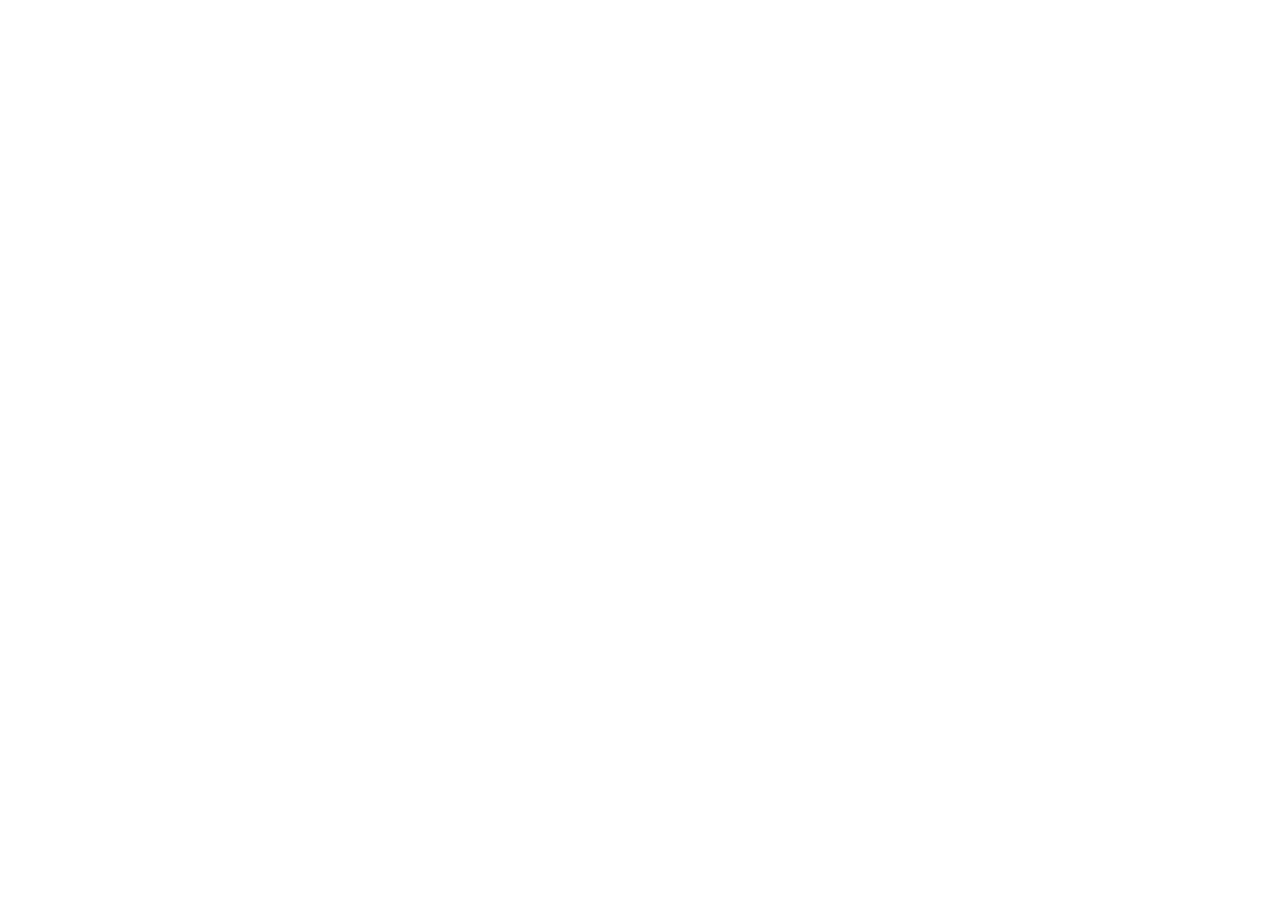
==== commit 6da06768: "Use AI eloquence terminology on homepage" ====
--- a/index.html
+++ b/index.html
@@ -1 +1 @@
-<!doctype html><html lang="en"><head><meta charset="utf-8"><meta name="viewport" content="width=device-width,initial-scale=1"><title>The AI Eloquent — Practical AI Fluency</title><meta name="description" content="Free AI fluency test, task router, model guide, and practical AI learning for work and small business."><link rel="canonical" href="https://theaieloquent.com/"><link rel="preconnect" href="https://fonts.googleapis.com"><link href="https://fonts.googleapis.com/css2?family=Cormorant+Garamond:wght@600&family=DM+Sans:wght@400;500&display=swap" rel="stylesheet"><link rel="stylesheet" href="styles.css"></head><body><nav class="site-nav"><a class="nav-logo" href="index.html">The AI <em>Eloquent</em></a><div class="nav-links"><a href="quiz.html">AI Test</a><a href="simulator.html">Task Router</a><a href="blog.html">Blog</a><a href="course.html">Course</a></div></nav><main><section class="hero"><div><span class="eyebrow">Practical AI fluency</span><h1>Know what AI can do. Then build what you <em>actually need.</em></h1><p class="hero-copy">Learn the concepts, judgment, and workflows that turn AI from an impressive demo into useful work. Start with a free assessment, then route one real task to a chat, one agent, a team, or none of the above.</p><div class="hero-actions"><a class="btn-primary" href="quiz.html">Take the free test</a><a class="text-link" href="simulator.html">Open the Task Router →</a></div></div><aside class="hero-panel"><div class="hero-panel-item"><strong>3 levels</strong><p>Beginner, Intermediate, and Advanced.</p></div><div class="hero-panel-item"><strong class="green-number">17 questions</strong><p>Models, tokens, agents, safety, and workflow judgment.</p></div><div class="hero-panel-item"><strong>Free tools</strong><p>No login required.</p></div></aside></section><section class="band gray"><div class="inner"><div class="section-head"><div><span class="section-label">Start here</span><h2>Use the smallest system that works.</h2></div><p>Good AI use is not about deploying the most agents. It is about choosing the simplest dependable setup, supplying clean information, checking the result, and keeping consequential decisions human-led.</p></div><div class="cards-3"><article class="card"><div class="card-number">01</div><h3>Measure your fluency</h3><p>Find your level and your weakest area.</p><a class="text-link" href="quiz.html">Take the test →</a></article><article class="card green-top"><div class="card-number green-number">02</div><h3>Route a real task</h3><p>Chat, one agent, agent team, or human-led?</p><a class="text-link" href="simulator.html">Use the router →</a></article><article class="card"><div class="card-number">03</div><h3>Learn from practice</h3><p>Read current guides and business essays.</p><a class="text-link" href="blog.html">Visit the blog →</a></article></div></div></section></main><footer class="site-footer"><div class="footer-logo">The AI <em>Eloquent</em></div><p>Build with your hands. Think with AI.</p></footer></body></html>+<!doctype html><html lang="en"><head><meta charset="utf-8"><meta name="viewport" content="width=device-width,initial-scale=1"><title>The AI Eloquent — Practical AI Eloquence</title><meta name="description" content="Free AI eloquence test, task router, model guide, and practical AI learning for work and small business."><link rel="canonical" href="https://theaieloquent.com/"><link rel="preconnect" href="https://fonts.googleapis.com"><link href="https://fonts
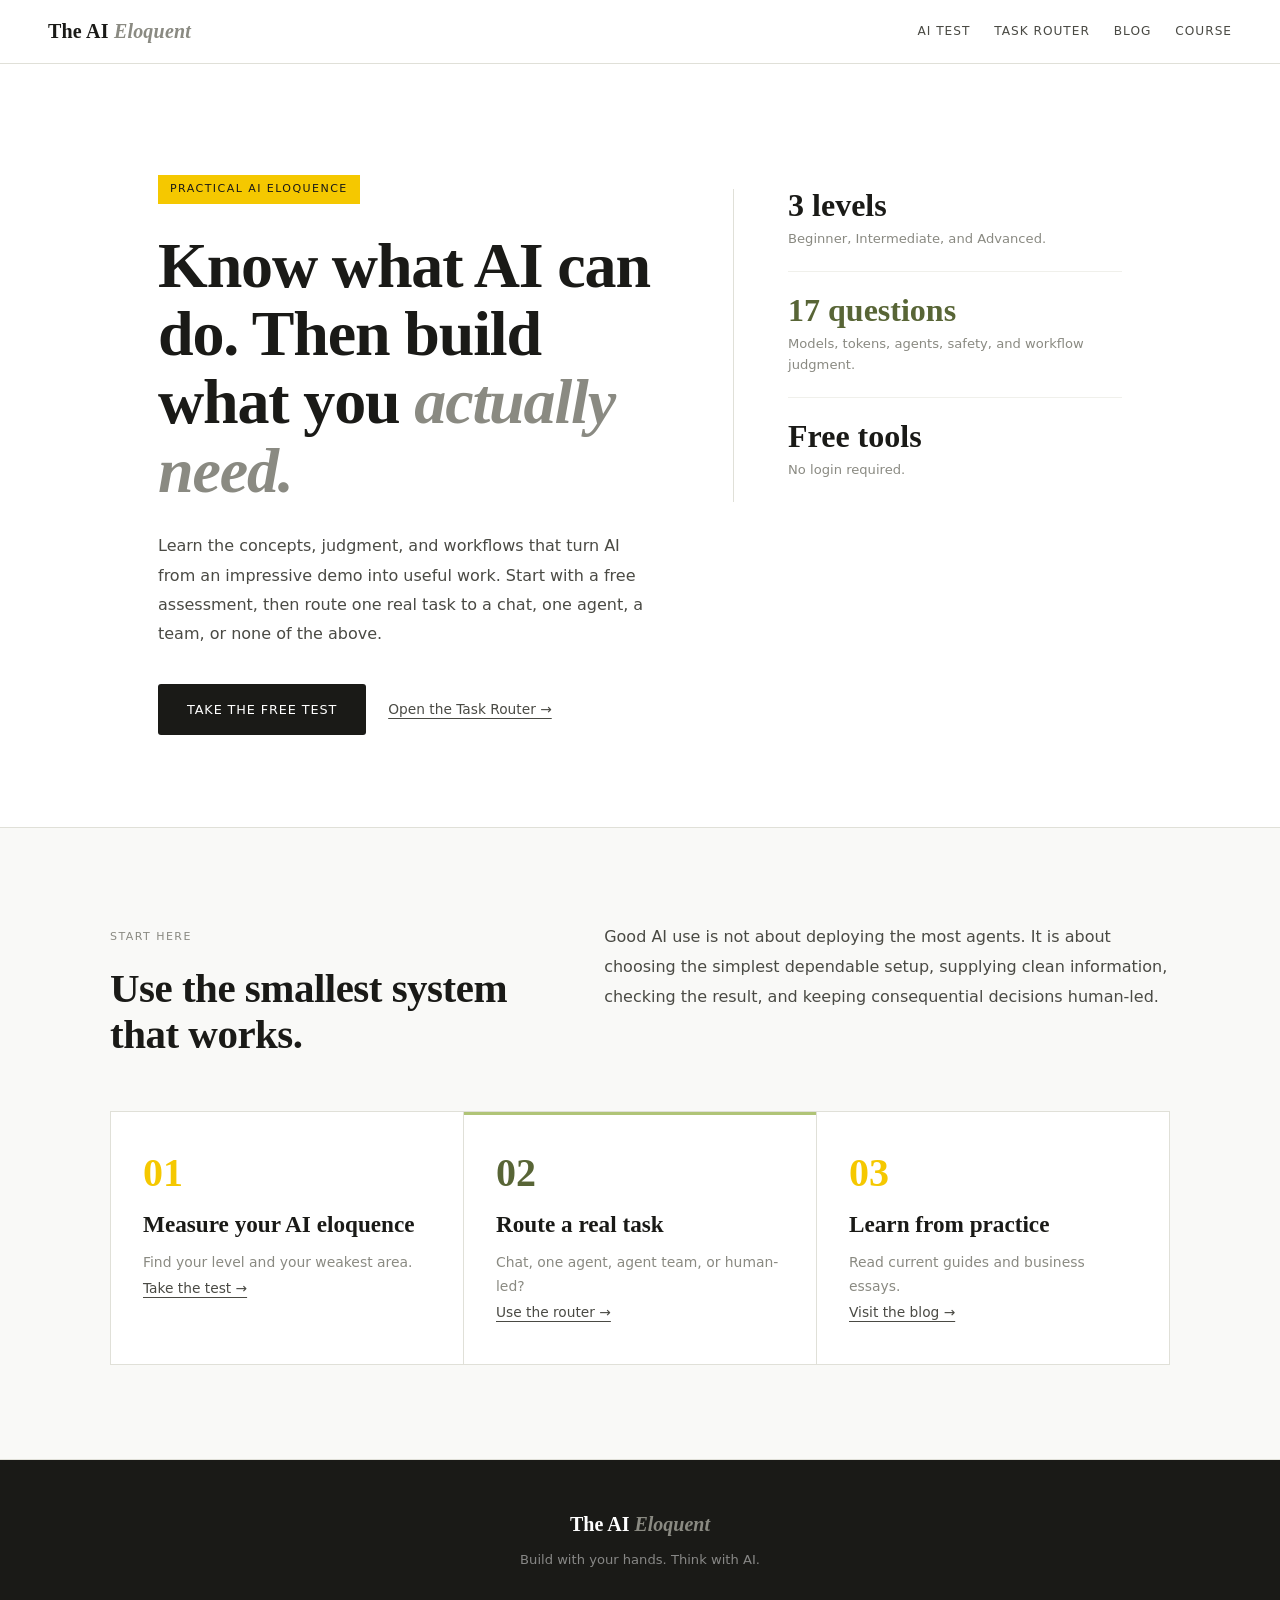
==== commit d4c6553a: "Restore complete homepage with AI eloquence branding" ====
--- a/index.html
+++ b/index.html
@@ -1 +1 @@
-<!doctype html><html lang="en"><head><meta charset="utf-8"><meta name="viewport" content="width=device-width,initial-scale=1"><title>The AI Eloquent — Practical AI Eloquence</title><meta name="description" content="Free AI eloquence test, task router, model guide, and practical AI learning for work and small business."><link rel="canonical" href="https://theaieloquent.com/"><link rel="preconnect" href="https://fonts.googleapis.com"><link href="https://fonts+<!doctype html><html lang="en"><head><meta charset="utf-8"><meta name="viewport" content="width=device-width,initial-scale=1"><title>The AI Eloquent — Practical AI Eloquence</title><meta name="description" content="Free AI eloquence test, task router, model guide, and practical AI learning for work and small business."><link rel="canonical" href="https://theaieloquent.com/"><link rel="stylesheet" href="styles.css"></head><body><nav class="site-nav"><a class="nav-logo" href="index.html">The AI <em>Eloquent</em></a><div class="nav-links"><a href="quiz.html">AI Test</a><a href="simulator.html">Task Router</a><a href="blog.html">Blog</a><a href="course.html">Course</a></div></nav><main><section class="hero"><div><span class="eyebrow">Practical AI eloquence</span><h1>Know what AI can do. Then build what you <em>actually need.</em></h1><p class="hero-copy">Learn the concepts, judgment, and workflows that turn AI from an impressive demo into useful work. Start with a free assessment, then route one real task to a chat, one agent, a team, or none of the above.</p><div class="hero-actions"><a class="btn-primary" href="quiz.html">Take the free test</a><a class="text-link" href="simulator.html">Open the Task Router →</a></div></div><aside class="hero-panel"><div class="hero-panel-item"><strong>3 levels</strong><p>Beginner, Intermediate, and Advanced.</p></div><div class="hero-panel-item"><strong class="green-number">17 questions</strong><p>Models, tokens, agents, safety, and workflow judgment.</p></div><div class="hero-panel-item"><strong>Free tools</strong><p>No login required.</p></div></aside></section><section class="band gray"><div class="inner"><div class="section-head"><div><span class="section-label">Start here</span><h2>Use the smallest system that works.</h2></div><p>Good AI use is not about deploying the most agents. It is about choosing the simplest dependable setup, supplying clean information, checking the result, and keeping consequential decisions human-led.</p></div><div class="cards-3"><article class="card"><div class="card-number">01</div><h3>Measure your AI eloquence</h3><p>Find your level and your weakest area.</p><a class="text-link" href="quiz.html">Take the test →</a></article><article class="card green-top"><div class="card-number green-number">02</div><h3>Route a real task</h3><p>Chat, one agent, agent team, or human-led?</p><a class="text-link" href="simulator.html">Use the router →</a></article><article class="card"><div class="card-number">03</div><h3>Learn from practice</h3><p>Read current guides and business essays.</p><a class="text-link" href="blog.html">Visit the blog →</a></article></div></div></section></main><footer class="site-footer"><div class="footer-logo">The AI <em>Eloquent</em></div><p>Build with your hands. Think with AI.</p></footer></body></html>
--- a/styles.css
+++ b/styles.css
@@ -0,0 +1,358 @@
+:root {
+  --yellow: #F5C800;
+  --yellow-pale: #FFFBE6;
+  --black: #0D0D0B;
+  --white: #FFFFFF;
+  --ink: #1A1A17;
+  --gray-50: #F9F9F7;
+  --gray-100: #F0F0EB;
+  --gray-200: #E0E0D8;
+  --gray-400: #8A8A82;
+  --gray-600: #4A4A44;
+  --lime: #B0C477;
+  --olive: #586536;
+  --mid: #768450;
+  --cream: #F5F0E8;
+  --font-display: 'Cormorant Garamond', Georgia, serif;
+  --font-body: 'DM Sans', system-ui, sans-serif;
+  --radius: 3px;
+  --radius-lg: 7px;
+  --max: 1060px;
+  --reading: 760px;
+}
+* { box-sizing: border-box; margin: 0; padding: 0; }
+html { scroll-behavior: smooth; }
+body {
+  font-family: var(--font-body);
+  background: var(--white);
+  color: var(--ink);
+  font-size: 16px;
+  line-height: 1.68;
+  -webkit-font-smoothing: antialiased;
+}
+img { max-width: 100%; }
+a { color: inherit; }
+button, input, textarea, select { font: inherit; }
+button { cursor: pointer; }
+.skip-link {
+  position: absolute; left: -999px; top: 0;
+  background: var(--yellow); color: var(--ink); padding: 10px 16px; z-index: 999;
+}
+.skip-link:focus { left: 12px; top: 12px; }
+.site-nav {
+  position: sticky; top: 0; z-index: 100;
+  background: rgba(255,255,255,.97);
+  display: flex; align-items: center; justify-content: space-between;
+  padding: 0 48px; min-height: 64px;
+  border-bottom: 1px solid var(--gray-200);
+  backdrop-filter: blur(8px);
+}
+.nav-logo {
+  font-family: var(--font-display);
+  font-size: 1.25rem; font-weight: 600;
+  color: var(--ink); text-decoration: none; letter-spacing: .01em;
+}
+.nav-logo em { font-style: italic; color: var(--gray-400); }
+.nav-links { display: flex; align-items: center; gap: 24px; }
+.nav-links > a {
+  font-size: .76rem; text-decoration: none; text-transform: uppercase;
+  letter-spacing: .08em; color: var(--gray-600);
+}
+.nav-links > a:hover { color: var(--ink); }
+.nav-cta, .btn-primary, .btn-dark, .btn-green, .btn-outline {
+  display: inline-block; border-radius: var(--radius); text-decoration: none;
+  font-weight: 500; font-size: .8rem; letter-spacing: .07em;
+  text-transform: uppercase; border: 1px solid transparent;
+  transition: background .15s, color .15s, border-color .15s, transform .15s;
+}
+.nav-cta { background: var(--ink); color: var(--white)!important; padding: 9px 18px; }
+.nav-cta:hover, .btn-primary:hover { background: var(--gray-600); }
+.btn-primary { background: var(--ink); color: var(--white); padding: 14px 28px; }
+.btn-dark { background: var(--ink); color: var(--yellow); padding: 15px 34px; }
+.btn-dark:hover { background: var(--gray-600); }
+.btn-green { background: var(--olive); color: var(--white); padding: 14px 28px; }
+.btn-green:hover { background: var(--mid); }
+.btn-outline { border-color: var(--gray-200); color: var(--ink); padding: 13px 24px; }
+.btn-outline:hover { border-color: var(--ink); }
+.text-link {
+  font-size: .86rem; color: var(--gray-600); text-underline-offset: 4px;
+}
+.hero {
+  padding: 110px 48px 92px;
+  max-width: var(--max); margin: 0 auto;
+  display: grid; grid-template-columns: 1.12fr .88fr; gap: 80px; align-items: start;
+}
+.eyebrow, .section-label, .chip {
+  display: inline-block; font-size: .69rem; font-weight: 500;
+  letter-spacing: .13em; text-transform: uppercase;
+}
+.eyebrow { background: var(--yellow); color: var(--ink); padding: 5px 12px; margin-bottom: 28px; }
+.eyebrow.green { background: var(--lime); }
+.hero h1, .page-hero h1 {
+  font-family: var(--font-display); font-size: clamp(2.8rem, 5vw, 4.45rem);
+  font-weight: 600; color: var(--ink); line-height: 1.07; letter-spacing: -.018em;
+}
+.hero h1 em, .page-hero h1 em { color: var(--gray-400); font-style: italic; }
+.hero-copy {
+  color: var(--gray-600); max-width: 530px; margin: 26px 0 36px;
+  line-height: 1.82; font-weight: 300;
+}
+.hero-actions { display: flex; flex-wrap: wrap; align-items: center; gap: 22px; }
+.hero-panel {
+  border-left: 1px solid var(--gray-200); padding-left: 54px; margin-top: 15px;
+}
+.hero-panel-item { padding: 22px 0; border-bottom: 1px solid var(--gray-100); }
+.hero-panel-item:first-child { padding-top: 0; }
+.hero-panel-item:last-child { border-bottom: 0; }
+.hero-panel-item strong {
+  font-family: var(--font-display); font-size: 2rem; line-height: 1;
+  display: block; margin-bottom: 8px;
+}
+.hero-panel-item p { color: var(--gray-400); font-size: .82rem; font-weight: 300; line-height: 1.55; }
+.hero-panel-item .green-number { color: var(--olive); }
+.band { padding: 94px 48px; border-top: 1px solid var(--gray-200); }
+.band.gray { background: var(--gray-50); border-bottom: 1px solid var(--gray-200); }
+.band.dark { background: var(--ink); color: var(--white); }
+.band.green { background: var(--olive); color: var(--white); border: 0; }
+.inner { max-width: var(--max); margin: 0 auto; }
+.reading { max-width: var(--reading); margin: 0 auto; }
+.section-label { color: var(--gray-400); margin-bottom: 18px; }
+.band.dark .section-label, .band.green .section-label { color: rgba(255,255,255,.55); }
+.section-head {
+  display: grid; grid-template-columns: 5fr 7fr; gap: 90px; align-items: start;
+  margin-bottom: 54px;
+}
+.section-head h2, .band h2, .course-card h2 {
+  font-family: var(--font-display); font-size: clamp(1.9rem, 3.2vw, 2.9rem);
+  font-weight: 600; line-height: 1.13; letter-spacing: -.012em;
+}
+.section-head p, .section-intro {
+  color: var(--gray-600); font-weight: 300; line-height: 1.85;
+}
+.band.dark .section-head p, .band.green .section-head p,
+.band.dark .section-intro, .band.green .section-intro { color: rgba(255,255,255,.68); }
+.cards-3 {
+  display: grid; grid-template-columns: repeat(3, 1fr); gap: 1px;
+  background: var(--gray-200); border: 1px solid var(--gray-200);
+}
+.card {
+  background: var(--white); padding: 38px 32px; border-top: 3px solid transparent;
+}
+.card:hover { border-top-color: var(--yellow); }
+.card.green-top { border-top-color: var(--lime); }
+.card-number {
+  font-family: var(--font-display); font-size: 2.5rem; font-weight: 700;
+  color: var(--yellow); line-height: 1; margin-bottom: 18px;
+}
+.card-number.green-number { color: var(--olive); }
+.card h3 {
+  font-family: var(--font-display); font-size: 1.45rem; line-height: 1.2; margin-bottom: 12px;
+}
+.card p { color: var(--gray-400); font-size: .87rem; font-weight: 300; line-height: 1.72; }
+.card ul { margin: 18px 0 0 18px; color: var(--gray-600); font-size: .86rem; }
+.card li { margin-bottom: 7px; }
+.pill-row { display: flex; flex-wrap: wrap; gap: 10px; margin: 28px 0; }
+.pill {
+  padding: 7px 12px; background: var(--gray-100); border: 1px solid var(--gray-200);
+  font-size: .73rem; text-transform: uppercase; letter-spacing: .08em;
+}
+.router-teaser {
+  display: grid; grid-template-columns: 7fr 5fr; gap: 70px; align-items: center;
+}
+.router-box {
+  border: 1px solid rgba(255,255,255,.18); padding: 34px; background: rgba(255,255,255,.06);
+}
+.router-box .route { padding: 13px 0; border-bottom: 1px solid rgba(255,255,255,.12); }
+.router-box .route:last-child { border-bottom: 0; }
+.router-box strong { color: var(--lime); }
+.blog-grid {
+  display: grid; grid-template-columns: repeat(3, 1fr); gap: 22px;
+}
+.blog-card {
+  border: 1px solid var(--gray-200); background: var(--white); padding: 30px;
+  display: flex; flex-direction: column; min-height: 330px;
+}
+.blog-card .chip { color: var(--olive); margin-bottom: 18px; }
+.blog-card h3 {
+  font-family: var(--font-display); font-size: 1.5rem; line-height: 1.22; margin-bottom: 14px;
+}
+.blog-card p { color: var(--gray-400); font-size: .86rem; line-height: 1.72; font-weight: 300; margin-bottom: 24px; }
+.blog-card a { margin-top: auto; }
+.course-card {
+  max-width: 820px; margin: 0 auto; text-align: center;
+}
+.course-card p { color: rgba(255,255,255,.72); max-width: 600px; margin: 18px auto 32px; }
+.waitlist-form { max-width: 620px; margin: 28px auto 0; }
+.form-row { display: flex; gap: 10px; }
+.field, textarea.field, select.field {
+  width: 100%; padding: 14px 15px; border: 1px solid var(--gray-200);
+  background: var(--white); color: var(--ink); border-radius: var(--radius); outline: none;
+}
+.band.dark .field, .band.green .field {
+  background: rgba(255,255,255,.09); border-color: rgba(255,255,255,.22); color: var(--white);
+}
+.field:focus { border-color: var(--yellow); }
+.form-note { font-size: .74rem; margin-top: 10px!important; color: rgba(255,255,255,.48)!important; }
+.site-footer {
+  background: var(--ink); color: var(--white); padding: 48px;
+  text-align: center;
+}
+.site-footer .footer-logo { font-family: var(--font-display); font-size: 1.25rem; font-weight: 600; }
+.site-footer .footer-logo em { color: var(--gray-400); font-style: italic; }
+.site-footer p { color: rgba(255,255,255,.48); font-size: .82rem; margin-top: 7px; }
+.footer-links { display: flex; justify-content: center; flex-wrap: wrap; gap: 24px; margin-top: 22px; }
+.footer-links a { color: rgba(255,255,255,.6); font-size: .75rem; text-decoration: none; text-transform: uppercase; letter-spacing: .07em; }
+.footer-links a:hover { color: var(--yellow); }
+
+/* page heroes and articles */
+.page-hero {
+  padding: 88px 48px 74px; border-bottom: 1px solid var(--gray-200);
+  background: var(--gray-50);
+}
+.page-hero .inner { max-width: 820px; }
+.page-hero p { color: var(--gray-600); margin-top: 22px; max-width: 690px; line-height: 1.8; font-weight: 300; }
+.breadcrumbs { font-size: .75rem; color: var(--gray-400); margin-bottom: 24px; }
+.breadcrumbs a { text-underline-offset: 3px; }
+.article { padding: 70px 48px 96px; }
+.article h2 {
+  font-family: var(--font-display); font-size: 2.1rem; line-height: 1.2;
+  margin: 48px 0 16px;
+}
+.article h3 { font-size: 1.05rem; margin: 30px 0 10px; }
+.article p { color: var(--gray-600); margin-bottom: 18px; line-height: 1.85; }
+.article ul, .article ol { margin: 0 0 20px 22px; color: var(--gray-600); }
+.article li { margin-bottom: 9px; }
+.answer-box, .note-box {
+  padding: 26px 28px; margin: 26px 0; border-left: 4px solid var(--yellow); background: var(--yellow-pale);
+}
+.note-box.green-note { border-left-color: var(--olive); background: #F3F6EA; }
+.answer-box strong, .note-box strong { color: var(--ink); }
+.source-list { font-size: .84rem; }
+.source-list a { color: var(--olive); text-underline-offset: 3px; }
+.table-wrap { overflow-x: auto; margin: 24px 0 30px; }
+table { width: 100%; border-collapse: collapse; min-width: 620px; }
+th, td { border: 1px solid var(--gray-200); padding: 13px 14px; text-align: left; vertical-align: top; }
+th { background: var(--gray-50); font-size: .72rem; text-transform: uppercase; letter-spacing: .07em; }
+td { font-size: .86rem; color: var(--gray-600); }
+
+/* quiz */
+.quiz-shell { min-height: calc(100vh - 64px); background: var(--gray-50); }
+.quiz-wrap { max-width: 720px; margin: 0 auto; padding: 52px 24px 80px; }
+.quiz-progress { height: 3px; background: var(--gray-200); margin-bottom: 44px; }
+.quiz-progress > div { height: 100%; background: var(--yellow); transition: width .25s; }
+.quiz-meta { display: flex; justify-content: space-between; gap: 20px; margin-bottom: 18px; color: var(--gray-400); font-size: .73rem; text-transform: uppercase; letter-spacing: .08em; }
+.quiz-question {
+  font-family: var(--font-display); font-size: clamp(1.6rem, 4vw, 2.15rem);
+  line-height: 1.27; margin-bottom: 28px;
+}
+.quiz-options { display: grid; gap: 10px; }
+.quiz-option {
+  width: 100%; text-align: left; display: flex; gap: 14px; align-items: flex-start;
+  padding: 16px 18px; background: var(--white); border: 1px solid var(--gray-200);
+  color: var(--ink); border-radius: var(--radius); line-height: 1.5;
+}
+.quiz-option:hover { border-color: var(--yellow); background: var(--yellow-pale); }
+.quiz-option.selected { border-color: var(--ink); background: var(--yellow-pale); }
+.option-letter { color: var(--gray-400); font-family: var(--font-display); font-weight: 700; }
+.quiz-nav { display: flex; justify-content: space-between; margin-top: 28px; }
+.quiz-nav button:disabled { opacity: .35; cursor: not-allowed; }
+.hidden { display: none!important; }
+.result-hero {
+  background: var(--ink); color: var(--white); text-align: center; padding: 70px 24px 58px;
+}
+.result-icon {
+  width: 82px; height: 82px; margin: 0 auto 18px; border-radius: 50%;
+  border: 2px solid var(--yellow); display: grid; place-items: center; font-size: 2rem;
+}
+.result-level { font-family: var(--font-display); font-size: clamp(2.8rem, 8vw, 4.5rem); line-height: 1; }
+.result-score { color: rgba(255,255,255,.45); font-size: .78rem; margin-top: 10px; letter-spacing: .08em; }
+.result-body { max-width: 720px; margin: 0 auto; padding: 54px 24px 90px; }
+.result-body h2 { font-family: var(--font-display); font-size: 2rem; margin-bottom: 14px; }
+.result-body p { color: var(--gray-600); margin-bottom: 18px; }
+.score-row { display: grid; grid-template-columns: 145px 1fr 45px; align-items: center; gap: 12px; margin: 14px 0; }
+.score-label { font-size: .72rem; text-transform: uppercase; letter-spacing: .07em; color: var(--gray-400); }
+.score-bar { height: 5px; background: var(--gray-100); }
+.score-bar > span { display: block; height: 100%; background: var(--yellow); }
+.score-value { text-align: right; font-family: var(--font-display); font-weight: 700; }
+.recommendation {
+  background: var(--ink); color: var(--white); padding: 34px; margin-top: 38px;
+}
+.recommendation .chip { color: var(--yellow); margin-bottom: 12px; }
+.recommendation h3 { font-family: var(--font-display); font-size: 1.85rem; margin-bottom: 10px; }
+.recommendation p { color: rgba(255,255,255,.67); }
+.recommendation .waitlist-form { margin: 22px 0 0; }
+
+/* simulator */
+.simulator-grid {
+  display: grid; grid-template-columns: 1.05fr .95fr; gap: 34px; align-items: start;
+}
+.tool-card {
+  background: var(--white); border: 1px solid var(--gray-200); padding: 30px;
+}
+.tool-card h2 { font-family: var(--font-display); font-size: 2rem; margin-bottom: 8px; }
+.tool-card > p { color: var(--gray-400); font-size: .86rem; margin-bottom: 22px; }
+.field-label { display: block; font-size: .73rem; text-transform: uppercase; letter-spacing: .08em; margin: 18px 0 8px; color: var(--gray-600); }
+textarea.field { min-height: 155px; resize: vertical; }
+.check-grid { display: grid; gap: 9px; margin: 18px 0 24px; }
+.check-item {
+  display: flex; gap: 10px; align-items: flex-start; padding: 11px 12px;
+  border: 1px solid var(--gray-200); background: var(--gray-50); font-size: .86rem;
+}
+.check-item input { margin-top: 5px; }
+.result-card {
+  min-height: 460px; background: var(--ink); color: var(--white); padding: 32px;
+  position: sticky; top: 88px;
+}
+.result-card .route-badge { color: var(--lime); }
+.result-card h2 { font-family: var(--font-display); font-size: 2.4rem; margin: 10px 0 14px; }
+.result-card p { color: rgba(255,255,255,.66); }
+.result-list { margin: 22px 0 0 18px; color: rgba(255,255,255,.72); }
+.result-list li { margin-bottom: 10px; }
+.prompt-box {
+  background: rgba(255,255,255,.08); border: 1px solid rgba(255,255,255,.14);
+  padding: 16px; margin-top: 22px; white-space: pre-wrap; font-size: .82rem; color: rgba(255,255,255,.75);
+}
+.copy-btn { margin-top: 10px; background: transparent; color: var(--lime); border: 0; text-decoration: underline; text-underline-offset: 3px; }
+.token-card-grid { display: grid; grid-template-columns: repeat(3,1fr); gap: 20px; margin-top: 34px; }
+.token-card { border: 1px solid var(--gray-200); padding: 28px; background: var(--white); }
+.token-card h3 { font-family: var(--font-display); font-size: 1.5rem; margin-bottom: 12px; }
+.token-card p { font-size: .85rem; color: var(--gray-600); }
+.token-rule { margin: 14px 0; border-top: 1px solid var(--gray-200); }
+.token-stat strong { display: block; font-family: var(--font-display); font-size: 1.55rem; color: var(--olive); }
+
+/* FAQs */
+.faq { border-top: 1px solid var(--gray-200); }
+.faq details { border-bottom: 1px solid var(--gray-200); padding: 18px 0; }
+.faq summary { cursor: pointer; font-weight: 500; }
+.faq p { color: var(--gray-600); margin-top: 12px; }
+
+/* course */
+.module-list { display: grid; gap: 1px; background: var(--gray-200); border: 1px solid var(--gray-200); margin-top: 34px; }
+.module { background: var(--white); padding: 26px 28px; display: grid; grid-template-columns: 70px 1fr; gap: 20px; }
+.module-num { font-family: var(--font-display); font-size: 1.8rem; color: var(--olive); font-weight: 700; }
+.module h3 { font-size: 1rem; margin-bottom: 5px; }
+.module p { color: var(--gray-400); font-size: .86rem; }
+
+@media (max-width: 900px) {
+  .site-nav { padding: 0 24px; }
+  .nav-links > a:not(.nav-cta) { display: none; }
+  .hero { grid-template-columns: 1fr; padding: 76px 24px 68px; gap: 50px; }
+  .hero-panel { border-left: 0; border-top: 1px solid var(--gray-200); padding: 36px 0 0; }
+  .band { padding: 72px 24px; }
+  .section-head { grid-template-columns: 1fr; gap: 26px; }
+  .cards-3, .blog-grid, .token-card-grid { grid-template-columns: 1fr; }
+  .router-teaser, .simulator-grid { grid-template-columns: 1fr; gap: 28px; }
+  .result-card { position: static; min-height: auto; }
+  .page-hero { padding: 65px 24px 54px; }
+  .article { padding: 52px 24px 72px; }
+}
+@media (max-width: 600px) {
+  .site-nav { min-height: 58px; }
+  .nav-logo { font-size: 1.1rem; }
+  .nav-cta { padding: 8px 12px; font-size: .7rem; }
+  .hero-actions, .form-row { flex-direction: column; align-items: stretch; }
+  .hero-actions .text-link { text-align: center; }
+  .score-row { grid-template-columns: 105px 1fr 38px; }
+  .module { grid-template-columns: 48px 1fr; padding: 22px 18px; }
+  .site-footer { padding: 42px 24px; }
+}
